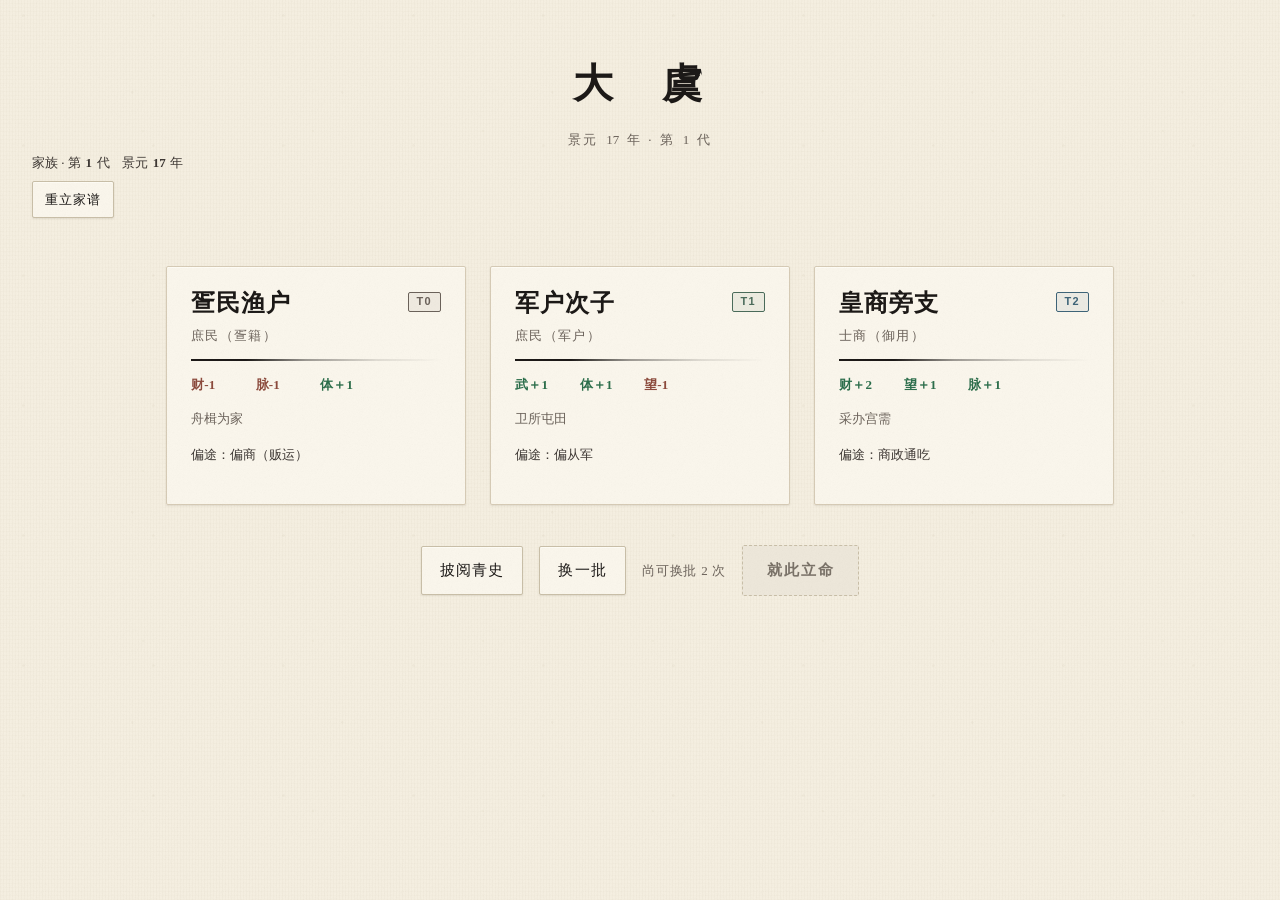
==== index.html @ ced9a4a7 "Add files via upload" ====
<!DOCTYPE html>
<!--
  古代人生模拟器 · 网页可交互原型
  纯离线 / 零外链 / 无构建工具 · 双击本文件即可在浏览器运行（file:// 协议）
  设计系统：宣纸墨韵 Ink-on-Xuan v1.0（DESIGN.md）
  机制依据：古代人生模拟器_设计汇总_v0.9.md · 青史双卷（列传＋殁录）· 需求摘要

  文件结构（经典 script 标签串联，不使用 ES Module —— 保证 file:// 下无 CORS 阻断）
    index.html   界面骨架（5 个界面容器 + 模态挂载点）
    styles.css   宣纸墨韵设计系统（:root 令牌 + 组件 + 响应式 + reduced-motion）
    data.js      数据层：出身 24 / 路线 9 / 机遇卡 23 / 主线 8 链 / 通用 12 / 日常 10 / 结局 52 / 行动 18
    engine.js    引擎层：四阶段管线（结算 → 事件 → 行动 → 更新）
    ui.js        界面层：五界面切换、年回合驱动、模态、结局与传承闭环
-->
<html lang="zh-Hans">
<head>
<meta charset="utf-8">
<meta name="viewport" content="width=device-width, initial-scale=1">
<title>大虞 · 古代人生模拟器</title>
<link rel="stylesheet" href="styles.css">
</head>
<body>
<div id="app">

  <!-- ══════ 界面 1 · 出身抽取 ══════ -->
  <main id="scr-origin" class="screen" aria-labelledby="origin-h">
    <div class="wrap">
      <div class="origin-head">
        <h1 class="world-title title-tight" id="origin-h">大　虞</h1>
        <div class="world-sub" id="origin-era">景元 <span class="lat">17</span> 年 · 第 <span class="lat">1</span> 代</div>
        <div id="house-bar"></div>
      </div>
      <div class="origin-grid" id="origin-grid" role="listbox" aria-label="出身卡"></div>
      <div class="origin-actions">
        <button class="btn" id="btn-qingshi-origin" type="button">披阅青史</button>
        <button class="btn" id="btn-reroll" type="button">换一批</button>
        <span class="meta" id="reroll-meta"></span>
        <button class="btn btn--primary" id="btn-confirm-origin" type="button" disabled>就此立命</button>
      </div>
    </div>
  </main>

  <!-- ══════ 界面 2 · 人生主界面 HUD ══════ -->
  <div id="scr-hud" class="screen">
    <header class="topbar">
      <div class="topbar__in">
        <div>
          <div class="topbar__era" id="hud-era">大虞 · 景元 <span class="lat">17</span> 年</div>
          <div class="age-block">
            <span class="age-big" id="hud-age">0</span><span class="age-unit">岁</span>
          </div>
        </div>
        <div class="topbar__spacer"></div>
        <div class="topbar__badges" id="hud-badges"></div>
        <button class="btn btn--sm topbar__qs" id="btn-qingshi" type="button">青史</button>
      </div>
    </header>

    <div class="hud">
      <aside class="panel area-attr" aria-label="属性面板">
        <div id="float-layer"></div>
        <h2 class="hd3"><span class="ink-dot"></span>属性</h2>
        <div id="attr-list"></div>

        <div class="sub-block">
          <h3 class="hd3" style="font-size:var(--fs-sm);letter-spacing:.2em;"><span class="ink-dot"></span>命数（半隐）</h3>
          <div class="axis-list" id="axis-list"></div>
        </div>

        <div class="sub-block">
          <div class="num-line">
            <span class="attr-name" style="letter-spacing:.16em">健康</span>
            <b id="health-num">—</b>
          </div>
          <div class="health" id="health-bar"><div class="health__fill" id="health-fill" style="width:100%"></div></div>
          <div class="meta" id="health-note" style="margin-top:var(--sp-1)"></div>
        </div>

        <div class="sub-block">
          <div class="num-line">
            <span class="attr-name" style="letter-spacing:.16em">财帛</span>
            <b id="money-num">—</b>
          </div>
          <div class="meta" id="money-note" style="margin-top:var(--sp-1)"></div>
        </div>

        <div class="sub-block" id="cult-block" hidden>
          <div class="num-line">
            <span class="cultivation__tier" id="cult-tier">未入门</span>
            <b id="cult-num">—</b>
          </div>
          <div class="cultivation"><div class="cultivation__fill" id="cult-fill" style="width:0%"></div></div>
          <div class="meta" id="cult-note" style="margin-top:var(--sp-1)"></div>
        </div>

        <div class="sub-block">
          <h3 class="hd3" style="font-size:var(--fs-sm);letter-spacing:.2em;"><span class="ink-dot"></span>词条</h3>
          <div class="chips" id="tag-list"></div>
        </div>
      </aside>

      <section class="area-event narr" aria-label="事件与年度日志">
        <div class="narr__stage" id="narr-stage">
          <h2 class="narr__title" id="narr-title">—</h2>
          <hr class="ink-rule ink-rule--short" style="margin:var(--sp-2) 0 var(--sp-4)">
          <div class="narr__body" id="narr-body"></div>
        </div>
        <div class="logbox">
          <h2 class="hd3"><span class="ink-dot"></span>年度日志</h2>
          <div id="log-list"></div>
        </div>
      </section>

      <aside class="panel area-route" aria-label="路线与行事">
        <div class="rt-tabs" role="tablist" aria-label="决策面板">
          <button class="rt-tab is-on" id="tab-route" type="button" role="tab" aria-selected="true" data-pane="route">路线</button>
          <button class="rt-tab" id="tab-act" type="button" role="tab" aria-selected="false" data-pane="act">行事</button>
        </div>
        <div class="rt-pane" id="pane-route" role="tabpanel">
          <h2 class="hd3"><span class="ink-dot"></span>路线</h2>
          <div id="route-list"></div>
          <div class="meta" id="route-foot" style="margin-top:var(--sp-4)"></div>
        </div>
        <div class="rt-pane" id="pane-act" role="tabpanel" hidden>
          <h2 class="hd3"><span class="ink-dot"></span>行事</h2>
          <div id="act-group"></div>
        </div>
      </aside>
    </div>

    <footer class="actionbar" id="actionbar">
      <div class="actionbar__in">
        <div class="fate-slot" id="fate-slot"></div>
        <span class="actionbar__hint" id="act-hint"></span>
        <span class="actionbar__spacer"></span>
        <button class="btn btn--primary" id="btn-next-year" type="button">推进一年</button>
      </div>
    </footer>
  </div>

  <!-- ══════ 界面 4 · 结局页 ══════ -->
  <main id="scr-ending" class="screen"><div class="editorial" id="ending-body"></div></main>

  <!-- ══════ 界面 5 · 传承页 ══════ -->
  <main id="scr-legacy" class="screen"><div class="editorial" id="legacy-body"></div></main>
</div>

<div class="backdrop" id="backdrop"></div>
<div class="modal-root" id="modal-root" role="presentation"></div>
<div class="toast-root" id="toast-root" aria-live="polite"></div>
<div class="veil" id="veil" aria-hidden="true"></div>

<!-- ══════ 脚本层 · 经典 script 标签，严格按 数据 → 引擎 → 界面 顺序加载 ══════ -->
<script src="data.js"></script>
<script src="engine.js"></script>
<script src="ui.js"></script>
</body>
</html>
---- styles.css ----
/* ═══════════════════════════════════════════════════════════
   §11 Quick Paste · :root 完整令牌（原样引入 DESIGN.md）
   ═══════════════════════════════════════════════════════════ */
:root {
  /* ── 纸 ───────────────────────────── */
  --paper:#F5EFE1; --paper-raised:#FAF6EC; --paper-sunken:#EDE5D3;
  --paper-scorch:#E4DACA; --paper-veil:#1A1614;

  /* ── 墨 ───────────────────────────── */
  --ink-900:#1C1917; --ink-700:#3D3733; --ink-500:#6B625A;
  --ink-300:#B9AF9E; --ink-line:#D6CBB6; --ink-line-soft:#E2D8C3;

  /* ── 彩 ───────────────────────────── */
  --cinnabar:#A02C2C; --cinnabar-deep:#7E2020; --cinnabar-wash:#F1DFD8;
  --bamboo:#4A6B5A;   --bamboo-deep:#35513F;   --bamboo-wash:#E1E7DF;
  --ochre:#9C5B33;    --ochre-ink:#8A4E2B;
  --gold:#B8860B;     --gold-light:#F2E0A8;    --gold-ink:#7A5807; --gold-wash:#F4E9CE;

  /* ── 状态语义 ─────────────────────── */
  --st-gain:#2C6E4B;         --st-gain-wash:#DFE9E0;
  --st-loss:#8C4A3C;         --st-loss-wash:#EFE0D9;
  --st-locked:#6B625A;       --st-locked-fill:#B9AF9E; --st-locked-bg:#EDE7DA;
  --st-ready:#A02C2C;        --st-ready-glow:rgba(160,44,44,.26);
  --st-danger:#B3231C;       --st-danger-solid:#8E1D17; --st-danger-wash:#F7E3DF;
  --st-danger-on:#F7E9DF;
  --st-rare-edge:#B8860B;    --st-rare-text:#7A5807;    --st-rare2-edge:#9C5B33;
  --st-death:#241F1C;        --st-death-blood:#5C1A16;
  --st-death-crack:rgba(28,25,23,.55);
  --st-death-bg:#E4DACA;     --st-death-onveil:#E8DFCC;

  /* ── 领域 ─────────────────────────── */
  --xian-purple:#6A4C93; --xian-teal:#2F6E7A;
  --health-fill:#8E2F26; --health-fill-2:#B3524A; --stone-blue:#3E6478;

  /* ── 身份等级 ─────────────────────── */
  --rank-0:#6B625A; --rank-1:#5F6B57; --rank-2:#4A6B5A;
  --rank-3:#8C3A3F; --rank-4:#6A4C93; --rank-5:#B8860B;

  /* ── 层级 T0–T5 ───────────────────── */
  --tier-0:#6B625A; --tier-1:#4A6B5A; --tier-2:#3E6478;
  --tier-3:#A02C2C; --tier-4:#9C5B33; --tier-5:#B8860B;

  /* ── 字体 ─────────────────────────── */
  --font-serif:"Songti SC","STSong","SimSun","Noto Serif SC","Source Han Serif SC","Noto Serif CJK SC","AR PL UMing CN","Times New Roman",serif;
  --font-kai:"Kaiti SC","STKaiti","KaiTi","楷体","Kai","TW-Kai","AR PL UKai CN","Songti SC","SimSun",serif;
  --font-num:"Times New Roman","Georgia","Songti SC","SimSun",serif;
  --font-ui:"PingFang SC","Microsoft YaHei","Hiragino Sans GB",-apple-system,"Segoe UI",sans-serif;

  /* ── 字号 ─────────────────────────── */
  --fs-age:64px; --fs-ending:48px; --fs-display:40px;
  --fs-h1:32px;  --fs-h2:24px;     --fs-h3:20px;
  --fs-lead:17px; --fs-body:15px;  --fs-sm:13px; --fs-xs:11px;
  --fs-num-lg:18px; --fs-num:15px;

  /* ── 行高 ─────────────────────────── */
  --lh-tight:1.2; --lh-title:1.35; --lh-body:1.8; --lh-lead:1.9; --lh-epitaph:2.1;

  /* ── 间距 ─────────────────────────── */
  --sp-1:4px; --sp-2:8px;  --sp-3:12px; --sp-4:16px; --sp-5:20px;
  --sp-6:24px; --sp-8:32px; --sp-10:40px; --sp-12:48px; --sp-16:64px; --sp-24:96px;

  /* ── 形状 ─────────────────────────── */
  --radius-xs:1px; --radius:2px; --radius-lg:3px;
  --bw-hair:1px;   --bw-emph:1.5px; --bw-seal:2px;

  /* ── 栅格（LG 1280 基准，媒体查询覆写） ── */
  --layout-max:1280px; --page-pad:32px; --grid-gap:24px;
  --col-left:280px; --col-right:320px;
  --bar-top:72px;   --bar-bottom:72px; --hit-min:40px;
  --bp-sm:768px; --bp-md:1024px; --bp-lg:1280px; --bp-xl:1440px;

  /* ── 深度 ─────────────────────────── */
  --el-flat:none;
  --el-edge:inset 0 1px 0 rgba(255,253,247,.9), 0 1px 2px rgba(60,48,32,.10);
  --el-raised:inset 0 1px 0 rgba(255,253,247,.9), 0 2px 6px rgba(60,48,32,.14);
  --el-float:0 8px 28px rgba(46,38,28,.18), 0 2px 6px rgba(46,38,28,.10);
  --el-overlay:0 18px 60px rgba(28,22,16,.30);
  --el-double:0 0 0 4px var(--paper-raised), 0 0 0 5px var(--ink-line);
  --z-base:0; --z-dropdown:100; --z-sticky:200; --z-drawer:250;
  --z-backdrop:300; --z-modal:310; --z-toast:400; --z-float-text:420;

  /* ── 动效 ─────────────────────────── */
  --dur-1:120ms; --dur-2:200ms; --dur-3:320ms;
  --dur-4:480ms; --dur-5:800ms; --dur-6:1200ms;
  --ease-brush:cubic-bezier(.22,.68,.32,1);
  --ease-ink:cubic-bezier(.16,1,.30,1);
  --ease-in-q:cubic-bezier(.40,0,1,1);

  /* ── 材质 ─────────────────────────── */
  --tex-fiber:url("data:image/svg+xml,%3Csvg xmlns='http://www.w3.org/2000/svg' width='180' height='180'%3E%3Cfilter id='n'%3E%3CfeTurbulence type='fractalNoise' baseFrequency='0.85' numOctaves='3' stitchTiles='stitch'/%3E%3CfeColorMatrix type='saturate' values='0'/%3E%3C/filter%3E%3Crect width='180' height='180' filter='url(%23n)' opacity='0.055'/%3E%3C/svg%3E");
}

/* ── 扩展令牌（构建师补充，均取自 DESIGN 组件规范中的既定值） ── */
:root{
  --btn-bd:#C9BFA8;          /* §7.5 普通按钮描边 */
  --btn-hover-bg:#F0E8D6;    /* §7.5 普通按钮 hover 底 */
  --ink-disabled:#7A7268;    /* §7.5 禁用文字 4.6:1 */
  --on-cinnabar:#FAF6EC;     /* §7.5 朱砂实心上的字 6.7:1 */
  --danger-hover:#7A1712;    /* §7.5 警示 hover */
  --danger-bd:#6E1512;       /* §7.5 警示描边 */
  --gilt-1:#8A6410; --gilt-2:#D9B04A; --gilt-3:#F2E0A8; --gilt-4:#C9962C; /* §6.3 描金渐变节点 */
  --xian-teal-2:#7FB5AE;     /* §7.3 修仙健康条终点 */
  --cult-deep:#4A3670;       /* §7.4 修为条起点 */
  --scrim:rgba(28,25,23,.42);/* §7.7 弹窗遮罩 */
}

/* ── 响应式覆写 ───────────────────────── */
@media (min-width:1440px){ :root{ --layout-max:1360px; --col-left:300px; --col-right:340px; --grid-gap:28px; } }
@media (max-width:1279px){ :root{ --layout-max:100%; --page-pad:24px; --col-left:240px; --col-right:288px; --grid-gap:20px; } }
@media (max-width:1023px){ :root{ --page-pad:20px; --col-left:220px; --grid-gap:16px; } }
@media (max-width:767px) { :root{ --page-pad:16px; --fs-age:40px; --fs-ending:32px;
                                  --fs-display:28px; --fs-h1:24px; --fs-h2:20px;
                                  --bar-top:56px; --hit-min:44px; } }

/* ── 全局基线 ─────────────────────────── */
*,*::before,*::after{ box-sizing:border-box; }
html{ -webkit-text-size-adjust:100%; }
body{
  margin:0; font-family:var(--font-serif); font-size:var(--fs-body);
  line-height:var(--lh-body); color:var(--ink-900);
  background-color:var(--paper);
  background-image:
    radial-gradient(circle at 18% 12%, rgba(150,128,92,.055) 0 1px, transparent 1.6px),
    radial-gradient(circle at 63% 44%, rgba(126,106,74,.045) 0 1px, transparent 1.4px),
    radial-gradient(circle at 84% 77%, rgba(150,128,92,.040) 0 1px, transparent 1.5px),
    repeating-linear-gradient(90deg, rgba(140,120,88,.030) 0 1px, transparent 1px 3px),
    repeating-linear-gradient(0deg,  rgba(140,120,88,.020) 0 1px, transparent 1px 4px);
  background-size:130px 130px,210px 210px,170px 170px,auto,auto;
  text-rendering:optimizeLegibility;
}
body::before{ content:''; position:fixed; inset:0; pointer-events:none; z-index:1;
              background-image:var(--tex-fiber); mix-blend-mode:multiply; opacity:.85; }
:focus-visible{ outline:2px solid var(--cinnabar); outline-offset:2px; }
button{ font:inherit; color:inherit; cursor:pointer; min-height:var(--hit-min); }
.lat{ font-family:var(--font-num); font-variant-numeric:tabular-nums;
      font-feature-settings:"tnum" 1,"lnum" 1; margin-inline:.12em; letter-spacing:0; }

/* ═══════════════════════════════════════════════════════════
   §6 材质层
   ═══════════════════════════════════════════════════════════ */
.tex-xuan{
  background-color:var(--paper-raised);
  background-image:
    radial-gradient(circle at 18% 12%, rgba(150,128,92,.055) 0 1px, transparent 1.6px),
    radial-gradient(circle at 63% 44%, rgba(126,106,74,.045) 0 1px, transparent 1.4px),
    radial-gradient(circle at 84% 77%, rgba(150,128,92,.040) 0 1px, transparent 1.5px),
    repeating-linear-gradient(90deg, rgba(140,120,88,.030) 0 1px, transparent 1px 3px),
    repeating-linear-gradient(0deg,  rgba(140,120,88,.020) 0 1px, transparent 1px 4px);
  background-size:130px 130px,210px 210px,170px 170px,auto,auto;
}
.ink-dot{ display:inline-block; width:7px; height:7px; border-radius:50%; flex:none;
  background:radial-gradient(circle at 42% 38%, rgba(28,25,23,.95) 0 40%, rgba(28,25,23,.62) 64%, rgba(28,25,23,0) 82%); }
.ink-dot--cinnabar{ background:radial-gradient(circle at 42% 38%, rgba(160,44,44,.98) 0 40%, rgba(160,44,44,.62) 64%, rgba(160,44,44,0) 82%); }
.ink-dot--death{ background:radial-gradient(circle at 42% 38%, rgba(92,26,22,.98) 0 40%, rgba(92,26,22,.6) 64%, rgba(92,26,22,0) 82%); }
.ink-rule{ height:2px; border:0; margin:0;
  background:linear-gradient(90deg, var(--ink-900) 0, var(--ink-900) 22%, rgba(28,25,23,.42) 46%, rgba(28,25,23,.12) 74%, transparent 100%); }
.ink-rule--short{ width:48px; }
.col-rule{ width:1px; align-self:stretch;
  background:linear-gradient(180deg, transparent 0, var(--ink-line) 8%, var(--ink-line) 92%, transparent 100%); }

.seal{
  display:inline-flex; align-items:center; justify-content:center;
  font-family:var(--font-kai); font-size:13px; font-weight:700; letter-spacing:.06em;
  color:var(--cinnabar); border:var(--bw-seal) solid var(--cinnabar); border-radius:1px;
  padding:4px 6px; opacity:.88; writing-mode:vertical-rl;
  box-shadow:inset 0 0 6px rgba(160,44,44,.18); flex:none;
}
.seal--danger{ color:var(--st-danger); border-color:var(--st-danger); }
.seal--death { color:var(--st-death-blood); border-color:var(--st-death-blood); transform:rotate(-6deg); }
.seal--lg{ font-size:20px; padding:10px 8px; letter-spacing:.2em; }

/* ═══════════════════════════════════════════════════════════
   通用元件
   ═══════════════════════════════════════════════════════════ */
#app{ position:relative; z-index:0; min-height:100vh; display:flex; flex-direction:column; }
.screen{ display:none; }
.screen.is-on{ display:block; animation:page-turn var(--dur-4) var(--ease-brush) both; }
.wrap{ max-width:var(--layout-max); margin-inline:auto; padding-inline:var(--page-pad); }

.badge{
  display:inline-flex; align-items:center; height:20px; padding:0 8px;
  font-family:var(--font-ui); font-size:var(--fs-xs); font-weight:700; letter-spacing:.12em;
  border:1px solid currentColor; border-radius:var(--radius); white-space:nowrap;
  background:var(--paper-raised);
  background:color-mix(in srgb, currentColor 8%, var(--paper-raised));
}
.badge--solid{ background:var(--st-danger-solid); color:var(--st-danger-on); border-color:var(--danger-bd);
  background-image:repeating-linear-gradient(45deg, rgba(0,0,0,.10) 0 6px, transparent 6px 12px); }
.badge--gilt{ color:var(--st-rare-text); border:1.5px solid transparent;
  background:linear-gradient(var(--gold-wash),var(--gold-wash)) padding-box,
             linear-gradient(135deg,var(--gilt-1),var(--gilt-2),var(--gilt-3),var(--gilt-4),var(--gilt-1)) border-box; }

.t0{color:var(--tier-0)} .t1{color:var(--tier-1)} .t2{color:var(--tier-2)}
.t3{color:var(--tier-3)} .t4{color:var(--ochre-ink)} .t5{color:var(--st-rare-text)}
.r0{color:var(--rank-0)} .r1{color:var(--rank-1)} .r2{color:var(--rank-2)}
.r3{color:var(--rank-3)} .r4{color:var(--rank-4)} .r5{color:var(--gold-ink)}
.ev-主线{color:var(--cinnabar)} .ev-通用{color:var(--ink-500)} .ev-日常{color:var(--bamboo)}
.ev-暗线{color:var(--xian-purple)} .ev-奇遇{color:var(--ochre-ink)}

.btn{
  display:inline-flex; align-items:center; justify-content:center; gap:var(--sp-2);
  background:var(--paper-raised); color:var(--ink-900);
  border:1px solid var(--btn-bd); border-radius:var(--radius);
  padding:10px 18px; min-height:var(--hit-min);
  font-family:var(--font-serif); font-size:var(--fs-body); font-weight:400; letter-spacing:.08em;
  box-shadow:var(--el-edge);
  transition:background var(--dur-1) var(--ease-brush), border-color var(--dur-1) var(--ease-brush), color var(--dur-1) var(--ease-brush), transform var(--dur-1) var(--ease-brush);
}
.btn:hover:not(:disabled){ background:var(--btn-hover-bg); border-color:var(--cinnabar); color:var(--cinnabar-deep); }
.btn:active:not(:disabled){ transform:translateY(1px); box-shadow:inset 0 1px 3px rgba(60,48,32,.20); }
.btn--primary{
  background:var(--cinnabar); color:var(--on-cinnabar); border:1px solid var(--cinnabar-deep);
  padding:11px 24px; font-weight:700; letter-spacing:.12em;
  box-shadow:inset 0 1px 0 rgba(255,255,255,.22), 0 2px 6px rgba(126,32,32,.28);
}
.btn--primary:hover:not(:disabled){ background:var(--cinnabar-deep); color:var(--on-cinnabar); border-color:var(--cinnabar-deep); }
.btn--danger{
  background:var(--st-danger-solid); color:var(--st-danger-on); border:1px solid var(--danger-bd);
  background-image:repeating-linear-gradient(45deg, rgba(0,0,0,.10) 0 6px, transparent 6px 12px);
  font-weight:700; letter-spacing:.1em;
}
.btn--danger:hover:not(:disabled){ background-color:var(--danger-hover); color:var(--st-danger-on); border-color:var(--danger-bd); }
.btn:disabled,.btn[aria-disabled="true"]{
  background:var(--st-locked-bg); background-image:none; color:var(--ink-disabled);
  border:1px dashed var(--btn-bd); cursor:not-allowed; box-shadow:none; transform:none;
}
.btn--sm{ padding:6px 12px; font-size:var(--fs-sm); min-height:32px; }

.delta{ font-family:var(--font-num); font-variant-numeric:tabular-nums; font-weight:700;
  font-size:var(--fs-sm); margin-right:var(--sp-3); white-space:nowrap; }
.delta--gain{ color:var(--st-gain); }
.delta--loss{ color:var(--st-loss); }

.chip{ display:inline-block; font-size:var(--fs-xs); font-family:var(--font-ui); font-weight:700;
  letter-spacing:.12em; padding:2px 7px; border:1px solid var(--ink-line);
  background:var(--paper-sunken); border-radius:var(--radius); color:var(--ink-700); }
.chips{ display:flex; flex-wrap:wrap; gap:var(--sp-2); }

.hd3{ display:flex; align-items:center; gap:var(--sp-2); font-size:var(--fs-h3); font-weight:700;
  letter-spacing:.16em; color:var(--ink-900); margin:0 0 var(--sp-3); font-family:var(--font-serif); }
.meta{ font-size:var(--fs-sm); color:var(--ink-500); letter-spacing:.06em; }

/* ═══════════════════════════════════════════════════════════
   界面 1 · 出身抽取
   ═══════════════════════════════════════════════════════════ */
.origin-head{ text-align:center; padding-block:var(--sp-12) var(--sp-6); }
.world-title{ font-family:var(--font-kai); font-size:var(--fs-display); font-weight:700;
  letter-spacing:.12em; margin:0; color:var(--ink-900); }
.world-sub{ font-size:var(--fs-sm); color:var(--ink-500); letter-spacing:.2em; margin-top:var(--sp-2); }
.house-bar{
  max-width:640px; margin:var(--sp-6) auto 0; padding:var(--sp-4) var(--sp-5);
  background:var(--paper-raised); border:1px solid var(--ink-line); border-radius:var(--radius);
  box-shadow:var(--el-edge); text-align:left;
}
.house-bar__row{ display:flex; gap:var(--sp-3); align-items:baseline; font-size:var(--fs-sm); color:var(--ink-700); }
.origin-grid{ display:grid; grid-template-columns:repeat(3, minmax(0,300px)); gap:var(--sp-6);
  justify-content:center; padding-block:var(--sp-6); }
.origin-card{
  position:relative; text-align:left; width:100%;
  background:var(--paper-raised); border:1px solid var(--ink-line); border-radius:var(--radius);
  padding:var(--sp-5) var(--sp-6) var(--sp-6); box-shadow:var(--el-edge);
  animation:drop-stone var(--dur-3) var(--ease-ink) both;
  transition:transform var(--dur-2) var(--ease-brush), box-shadow var(--dur-2) var(--ease-brush),
             border-color var(--dur-2) var(--ease-brush), background var(--dur-2) var(--ease-brush);
  font-family:var(--font-serif); color:var(--ink-900); display:block;
}
.origin-card:nth-child(2){ animation-delay:80ms; }
.origin-card:nth-child(3){ animation-delay:160ms; }
.origin-card:hover{ transform:translateY(-3px); box-shadow:var(--el-raised); }
.origin-card:focus-visible{ outline:2px solid var(--cinnabar); outline-offset:3px; }
.origin-card[aria-selected="true"]{
  border:1.5px solid var(--cinnabar); background:var(--cinnabar-wash);
  box-shadow:0 0 0 3px var(--st-ready-glow), var(--el-edge);
}
/* 出身层级差异化（P0-1）：T3 朱砂顶边 → T4 赭框金角 → T5 描金流光，三档须可一眼区分。
   T4／T5 的边框与底色由 §7.9 的 .ochre-corner / .gilt 工具类提供，此处只做层级微调。 */
.origin-card--t3{ border-top:2px solid var(--tier-3); }
.origin-card--t4 .origin-card__name{ color:var(--ochre-ink); }
.origin-card--t5 .origin-card__name{ color:var(--st-rare-text); }
.origin-card__tier{ position:absolute; top:var(--sp-5); right:var(--sp-6); }
.origin-card__name{ font-family:var(--font-kai); font-size:var(--fs-h2); font-weight:700;
  line-height:var(--lh-title); letter-spacing:.04em; margin:0 var(--sp-10) 0 0; }
.origin-card__rank{ font-size:var(--fs-sm); color:var(--ink-500); letter-spacing:.1em; margin-top:var(--sp-1); }
.origin-card .ink-rule{ margin:var(--sp-3) 0; }
.off-grid{ display:grid; grid-template-columns:repeat(4,1fr); gap:var(--sp-2); margin-bottom:var(--sp-3); }
.off-cell{ font-size:var(--fs-sm); color:var(--ink-300); letter-spacing:.02em; white-space:nowrap; }
.off-cell--gain{ color:var(--st-gain); font-weight:700; }
.off-cell--loss{ color:var(--st-loss); font-weight:700; }
.origin-card__hook{ font-family:var(--font-kai); font-size:var(--fs-sm); color:var(--ink-500);
  line-height:1.7; margin-top:var(--sp-3); }
.origin-card__lean{ font-size:var(--fs-sm); color:var(--ink-700); margin-top:var(--sp-2); }
.origin-actions{ display:flex; gap:var(--sp-4); justify-content:center; align-items:center;
  padding-block:var(--sp-4) var(--sp-16); flex-wrap:wrap; }

/* ═══════════════════════════════════════════════════════════
   界面 2 · 人生主界面 HUD
   ═══════════════════════════════════════════════════════════ */
.topbar{
  position:sticky; top:0; z-index:var(--z-sticky);
  min-height:var(--bar-top); border-bottom:1px solid var(--ink-line);
  background:var(--paper-raised); box-shadow:var(--el-edge);
}
.topbar__in{ max-width:var(--layout-max); margin-inline:auto; padding:var(--sp-2) var(--page-pad);
  display:flex; align-items:center; gap:var(--sp-6); min-height:var(--bar-top); flex-wrap:wrap; }
.topbar__era{ font-size:var(--fs-sm); color:var(--ink-500); letter-spacing:.14em; }
.age-block{ display:flex; align-items:baseline; gap:var(--sp-2); }
.age-big{ font-family:var(--font-num); font-size:var(--fs-age); font-weight:700; line-height:var(--lh-tight);
  letter-spacing:.01em; font-variant-numeric:tabular-nums; color:var(--ink-900); }
.age-big.is-tick{ animation:age-tick var(--dur-6) var(--ease-ink); }
.age-unit{ font-size:var(--fs-sm); color:var(--ink-500); letter-spacing:.2em; }
.topbar__spacer{ flex:1 1 auto; }
.topbar__badges{ display:flex; gap:var(--sp-2); align-items:center; flex-wrap:wrap; }

.hud{
  display:grid;
  grid-template-columns:var(--col-left) minmax(0,1fr) var(--col-right);
  grid-template-areas:"attr event route";
  gap:var(--grid-gap);
  max-width:var(--layout-max); margin-inline:auto; padding-inline:var(--page-pad);
  padding-block:var(--sp-6) var(--sp-10); align-items:start;
}
.area-attr{ grid-area:attr; } .area-event{ grid-area:event; } .area-route{ grid-area:route; }
.panel{ background:var(--paper-raised); border:1px solid var(--ink-line); border-radius:var(--radius);
  box-shadow:var(--el-edge); padding:var(--sp-5); position:relative; }
@media (min-width:1024px){
  /* v1.6.1:中间栏补齐 sticky+overflow,与左右栏镜像(修行动栏遮挡时间线) */
  .area-attr,.area-route,.area-event{ position:sticky; top:calc(var(--bar-top) + var(--sp-3));
    max-height:calc(100vh - var(--bar-top) - var(--bar-bottom) - var(--sp-6)); overflow:auto; }
}

/* 属性行 · 含达标线 + 上限刻度 */
.attr-row{ display:grid; grid-template-columns:32px 1fr 34px; gap:10px; align-items:center;
  min-height:32px; margin-bottom:var(--sp-3); position:relative; }
.attr-name{ font-size:var(--fs-sm); color:var(--ink-700); letter-spacing:.3em;
  display:flex; align-items:center; gap:4px; }
.attr-glyph{ font-family:var(--font-kai); color:var(--ink-500); font-size:14px; line-height:1; }
.attr-track{ height:8px; border-radius:var(--radius-xs); background:var(--paper-sunken);
  box-shadow:inset 0 1px 2px rgba(60,48,32,.16); position:relative; overflow:hidden;
  background-image:repeating-linear-gradient(90deg, transparent 0 calc(10% - 1px), rgba(245,239,225,.85) calc(10% - 1px) 10%); }
.attr-fill{ height:100%; border-radius:var(--radius-xs);
  background:linear-gradient(90deg, var(--ink-700), var(--ink-900));
  transition:width var(--dur-4) var(--ease-ink); position:relative; z-index:1; }
.attr-fill--gain{ animation:pulse-gain 640ms var(--ease-brush); }
.attr-fill--loss{ animation:pulse-loss 640ms var(--ease-brush); }
.attr-target{ position:absolute; top:-3px; bottom:-3px; width:2px; z-index:2;
  background:var(--cinnabar); box-shadow:0 0 0 1px var(--paper);
  pointer-events:none; }
.attr-target--reached{ background:var(--ink-300); }
.attr-cap{ position:absolute; right:0; top:-4px; bottom:-4px; width:1px; z-index:2;
  background:var(--ink-700); pointer-events:none; }
.attr-val{ font-family:var(--font-num); font-size:var(--fs-num-lg); font-weight:700;
  font-variant-numeric:tabular-nums; text-align:right; color:var(--ink-900); }
.attr-row--ready .attr-name{ color:var(--cinnabar-deep); }
.attr-row--ready .attr-val{ color:var(--cinnabar-deep); }

/* 隐藏三轴 */
.axis-list{ display:flex; flex-direction:column; gap:var(--sp-2); }
.axis-hidden{ position:relative; font-size:var(--fs-sm); color:var(--ink-500);
  border-bottom:1px dashed var(--ink-300); cursor:help; display:inline-flex; gap:var(--sp-2);
  align-items:baseline; padding:6px 0; background:none; border-left:0; border-right:0; border-top:0;
  text-align:left; width:100%; min-height:var(--hit-min); }
.axis-tip{ position:absolute; left:0; bottom:100%; opacity:0; transform:translateY(-3px);
  transition:opacity var(--dur-2) var(--ease-brush), transform var(--dur-2) var(--ease-brush);
  background:var(--ink-900); color:var(--paper); font-size:12px; padding:4px 8px;
  border-radius:var(--radius); z-index:var(--z-dropdown); white-space:nowrap; pointer-events:none; }
.axis-hidden:hover .axis-tip,.axis-hidden:focus-visible .axis-tip{ opacity:1; transform:translateY(-4px); }

/* 健康 / 修为 */
.health{ height:10px; border-radius:var(--radius-xs); background:var(--paper-sunken);
  box-shadow:inset 0 1px 3px rgba(60,48,32,.20); }
.health__fill{ height:100%; border-radius:var(--radius-xs);
  background:linear-gradient(90deg, var(--health-fill), var(--health-fill-2));
  transition:width var(--dur-4) var(--ease-ink); }
.health--low .health__fill{ background:var(--st-danger); animation:throb 1.6s ease-in-out infinite; }
.health--xian .health__fill{ background:linear-gradient(90deg, var(--xian-teal), var(--xian-teal-2)); }
.health--xian{ border-right:2px solid var(--gold); }
.cultivation{ height:8px; border-radius:var(--radius-xs); background:var(--paper-sunken);
  box-shadow:inset 0 1px 2px rgba(60,48,32,.16); }
.cultivation__fill{ height:100%; border-radius:var(--radius-xs);
  background:linear-gradient(90deg, var(--cult-deep), var(--xian-purple)); transition:width var(--dur-4) var(--ease-ink); }
.cultivation__tier{ font-family:var(--font-kai); font-size:var(--fs-sm); color:var(--xian-purple); letter-spacing:.2em; }
.num-line{ display:flex; justify-content:space-between; align-items:baseline; margin-bottom:var(--sp-1); }
.num-line b{ font-family:var(--font-num); font-size:var(--fs-num-lg); font-weight:700;
  font-variant-numeric:tabular-nums; }
.cap-gold{ color:var(--gold-ink); }
.sub-block{ margin-top:var(--sp-5); padding-top:var(--sp-4); border-top:1px solid var(--ink-line-soft); }

/* 飘字 */
#float-layer{ position:absolute; inset:0; pointer-events:none; overflow:visible; }
.float-text{ position:absolute; z-index:var(--z-float-text); pointer-events:none;
  font-family:var(--font-num); font-size:var(--fs-num); font-weight:700;
  font-variant-numeric:tabular-nums; text-shadow:0 1px 0 var(--paper);
  animation:float-up 900ms var(--ease-brush) forwards; }
.float-text--gain{ color:var(--st-gain); }
.float-text--loss{ color:var(--st-loss); }

/* 中栏叙事 / 日志 */
.narr{ background:transparent; }
.narr__stage{ border:1px solid var(--ink-line); border-radius:var(--radius); padding:var(--sp-6) var(--sp-8);
  background:var(--paper-raised); box-shadow:var(--el-edge); }
.narr__title{ font-family:var(--font-kai); font-size:var(--fs-h2); font-weight:700; margin:0 0 var(--sp-2);
  letter-spacing:.04em; }
.narr__body{ font-size:var(--fs-lead); line-height:var(--lh-lead); color:var(--ink-700);
  text-indent:2em; letter-spacing:.02em; }
.narr__body p{ margin:0 0 var(--sp-3); }
.gauntlet{ display:flex; flex-direction:column; gap:2px; margin-top:var(--sp-4); }
.gauntlet__row{ display:grid; grid-template-columns:64px 1fr auto; gap:var(--sp-3); align-items:baseline;
  font-size:var(--fs-sm); padding:5px 0; border-bottom:1px dotted var(--ink-line);
  animation:drop-stone var(--dur-2) var(--ease-ink) both; }
.gauntlet__age{ font-family:var(--font-num); font-variant-numeric:tabular-nums; color:var(--ink-500); }
.gauntlet__res--live{ color:var(--st-gain); font-weight:700; }
.gauntlet__res--die{ color:var(--st-danger); font-weight:700; }

.logbox{ margin-top:var(--sp-6); }
.logline{ display:grid; grid-template-columns:56px 1fr; gap:var(--sp-3); align-items:baseline;
  font-size:var(--fs-body); padding:var(--sp-2) 0; border-bottom:1px solid var(--ink-line-soft); }
.logline__age{ font-family:var(--font-num); font-size:var(--fs-sm); font-variant-numeric:tabular-nums;
  color:var(--ink-500); }
.logline--key .logline__txt{ color:var(--ink-900); }
.logline__txt{ color:var(--ink-700); }
.logline--bad .logline__txt{ color:var(--st-loss); }

/* 路线卡 */
.route-card{ display:block; width:100%; text-align:left; position:relative;
  padding:var(--sp-4); margin-bottom:var(--sp-3); border-radius:var(--radius);
  font-family:var(--font-serif); font-size:var(--fs-body); transition:transform var(--dur-2) var(--ease-brush); }
.route-card__name{ font-family:var(--font-kai); font-size:var(--fs-h3); font-weight:700;
  letter-spacing:.08em; margin:0 var(--sp-6) 0 0; }
.route-card__gap{ font-size:var(--fs-sm); margin-top:var(--sp-2); letter-spacing:.04em; }
.route-card__mark{ position:absolute; top:var(--sp-3); right:var(--sp-3); font-family:var(--font-kai);
  font-size:var(--fs-sm); font-weight:700; }
.route-card__tag{ position:absolute; top:var(--sp-3); left:var(--sp-3); font-family:var(--font-ui);
  font-size:10px; font-weight:700; letter-spacing:.16em; padding:2px 6px; border:1px solid currentColor;
  border-radius:1px; line-height:1.2; }
/* 未达之途：只用「灰底 + 虚线框 + 灰字」表达禁用，不得降透明度
   —— 缺口文案（如「缺 武 1」）是本状态的核心信息，压暗会直接削弱其可读性。 */
.route-card--locked{ background:var(--st-locked-bg); border:1px dashed var(--ink-300);
  color:var(--st-locked); cursor:not-allowed; }
.route-card--locked .route-card__name{ color:var(--st-locked); }
.route-card--locked .route-card__gap{ color:var(--st-locked); }
.route-card--locked .route-card__mark{ color:var(--ink-300); }
.route-card--near{ background:var(--paper-raised); border:1.5px solid var(--bamboo);
  color:var(--ink-900); cursor:default; box-shadow:0 0 0 1px var(--bamboo-wash, transparent) inset, var(--el-edge); }
.route-card--near .route-card__mark{ color:var(--bamboo); }
.route-card--near .route-card__tag{ color:var(--bamboo); }
.route-card--ready{ background:var(--cinnabar-wash); border:1.5px solid var(--st-ready);
  box-shadow:0 0 0 3px var(--st-ready-glow), var(--el-edge); color:var(--ink-900);
  animation:breathe 2.4s ease-in-out infinite; cursor:pointer; }
.route-card--ready .route-card__name{ color:var(--cinnabar-deep); }
.route-card--ready .route-card__mark{ color:var(--cinnabar); }
.route-card--ready .route-card__tag{ color:var(--cinnabar); border-color:var(--cinnabar); }
.route-card--active{ background:var(--paper-raised); border:1px solid var(--ink-line);
  border-left:3px solid var(--cinnabar); box-shadow:var(--el-edge); cursor:default; }
.route-card--active .route-card__tag{ color:var(--cinnabar); border-color:var(--cinnabar); }
.route-card--dark{ background:linear-gradient(180deg, var(--paper-raised), var(--paper-sunken));
  border:1px solid var(--ink-line); }
.route-card--dark .route-card__name{ color:var(--xian-purple); }
.route-card--dark.route-card--locked{ background:linear-gradient(180deg, var(--paper-raised), var(--paper-sunken)); }
/* F-R3 转途：可入，但会顶掉在营明线 —— 用警示描边与去呼吸区别于纯正面的「可入」 */
.route-card--switch{ background:var(--paper-raised); border:1.5px dashed var(--st-danger);
  box-shadow:var(--el-edge); animation:none; cursor:pointer; }
.route-card--switch .route-card__name{ color:var(--ink-900); }
.route-card--switch .route-card__mark{ color:var(--st-danger); }
.route-card--switch .route-card__gap{ color:var(--st-danger); }
.route-card--switch:hover{ background:var(--paper-sunken); border-color:var(--danger-bd); }
.route-card--switch:focus-visible{ outline:2px solid var(--st-danger); outline-offset:2px; }
.route-card--mundane.route-card--ready{ background:var(--paper-sunken); border:1px dashed var(--ink-400);
  box-shadow:none; animation:none; cursor:pointer; }
.route-card--mundane.route-card--ready .route-card__name{ color:var(--ink-600); }
.route-card--mundane.route-card--ready .route-card__mark{ color:var(--ink-400); }
.route-prog{ height:6px; border-radius:var(--radius-xs); background:var(--paper-sunken); margin-top:var(--sp-2);
  box-shadow:inset 0 1px 2px rgba(60,48,32,.16); }
.route-prog__fill{ height:100%; background:var(--cinnabar); border-radius:var(--radius-xs);
  transition:width var(--dur-4) var(--ease-ink); }
.route-prog-steps{ display:flex; gap:3px; margin-top:var(--sp-2); }
.route-prog-steps i{ flex:1; height:4px; background:var(--paper-sunken); border-radius:1px; }
.route-prog-steps i.on{ background:var(--cinnabar); }
.route-prog-steps i.cur{ background:var(--cinnabar-deep); box-shadow:0 0 0 1px var(--paper); }
.route-node{ font-size:var(--fs-sm); color:var(--ink-500); margin-top:var(--sp-1); font-family:var(--font-kai); }

/* 底栏行动 */
.actionbar{ position:sticky; bottom:0; z-index:var(--z-sticky); background:var(--paper-raised);
  border-top:1px solid var(--ink-line); box-shadow:0 -4px 14px rgba(60,48,32,.10); }
.actionbar__in{ max-width:var(--layout-max); margin-inline:auto; padding:var(--sp-3) var(--page-pad);
  display:flex; gap:var(--sp-3); align-items:center; flex-wrap:wrap; min-height:var(--bar-bottom); }
.actionbar__spacer{ flex:1 1 auto; }
.actionbar__hint{ font-size:var(--fs-sm); color:var(--ink-500); letter-spacing:.06em; }
.act-group{ display:flex; flex-direction:column; gap:var(--sp-2); align-items:stretch; }
.act-wrap{ display:flex; flex-direction:column; gap:2px; position:relative; }
.act-why{ font-size:var(--fs-xs); font-family:var(--font-ui); font-weight:700; letter-spacing:.12em;
  color:var(--st-locked); }
.act-why--ok{ color:var(--ink-500); font-weight:500; letter-spacing:.04em; max-width:160px;
  white-space:nowrap; overflow:hidden; text-overflow:ellipsis; }
/* 描述浮窗（hover/focus） */
.act-desc{ position:absolute; bottom:calc(100% + 8px); left:50%; transform:translateX(-50%);
  min-width:180px; max-width:280px; padding:6px 10px; border-radius:var(--radius);
  background:var(--ink-900); color:var(--on-cinnabar); font-size:var(--fs-xs);
  font-family:var(--font-ui); letter-spacing:.04em; line-height:1.5; z-index:10;
  box-shadow:0 4px 14px rgba(0,0,0,.18); pointer-events:none; }
.act-desc[hidden]{ display:none; }
.act-desc::after{ content:''; position:absolute; top:100%; left:50%; transform:translateX(-50%);
  border:4px solid transparent; border-top-color:var(--ink-900); }

/* 机遇卡槽位 */
.fate-slot{ display:flex; align-items:stretch; gap:var(--sp-2); margin-right:var(--sp-2); position:relative; }
.fate-card{
  position:relative; min-width:188px; max-width:220px;
  padding:10px 14px 12px; border:1.5px solid var(--cinnabar); border-radius:var(--radius);
  background:linear-gradient(180deg, var(--cinnabar-wash) 0%, var(--paper-raised) 100%);
  box-shadow:0 0 0 2px var(--st-ready-glow), var(--el-edge);
  font-family:var(--font-serif); text-align:left; color:var(--ink-900);
  cursor:pointer; overflow:hidden; animation:breathe 2.6s ease-in-out infinite;
  transition:transform var(--dur-2) var(--ease-brush), box-shadow var(--dur-2) var(--ease-brush); }
.fate-card::before{ content:''; position:absolute; left:0; top:0; bottom:0; width:4px; background:var(--cinnabar); }
.fate-card::after{ content:'印'; position:absolute; right:8px; top:6px;
  font-family:var(--font-kai); color:var(--cinnabar); font-size:18px; font-weight:700; opacity:.4;
  transform:rotate(-6deg); }
.fate-card:hover{ transform:translateY(-2px); box-shadow:0 0 0 3px var(--st-ready-glow), 0 6px 20px rgba(60,48,32,.18); }
.fate-card__tag{ font-family:var(--font-ui); font-size:10px; font-weight:700; letter-spacing:.18em;
  color:var(--cinnabar-deep); padding:1px 6px; border:1px solid var(--cinnabar); border-radius:1px;
  display:inline-block; margin-bottom:4px; }
.fate-card__t{ font-family:var(--font-kai); font-size:var(--fs-h3); font-weight:700;
  letter-spacing:.06em; margin:2px 0 4px; color:var(--ink-900); padding-right:24px; }
.fate-card__d{ font-size:var(--fs-sm); color:var(--ink-700); line-height:1.45; margin:0 0 6px; }
.fate-card__eff{ font-size:var(--fs-sm); color:var(--cinnabar-deep); font-weight:700;
  font-family:var(--font-num); font-variant-numeric:tabular-nums; letter-spacing:.04em; }
.fate-card__cta{ font-size:10px; font-family:var(--font-ui); font-weight:700; letter-spacing:.18em;
  color:var(--cinnabar); margin-top:4px; opacity:.7; }
.fate-slot__empty{ min-width:188px; max-width:220px; padding:14px 14px; border:1.5px dashed var(--ink-300);
  border-radius:var(--radius); color:var(--ink-500); font-family:var(--font-kai); font-size:var(--fs-sm);
  letter-spacing:.08em; display:flex; flex-direction:column; gap:4px; justify-content:center; }
.fate-slot__empty b{ font-family:var(--font-num); font-variant-numeric:tabular-nums; color:var(--ink-700); font-weight:700; }

/* ═══════════════════════════════════════════════════════════
   模态
   ═══════════════════════════════════════════════════════════ */
.backdrop{ position:fixed; inset:0; z-index:var(--z-backdrop); background:var(--scrim);
  backdrop-filter:blur(2px); display:none; }
.backdrop.is-on{ display:block; }
.modal-root{ position:fixed; inset:0; z-index:var(--z-modal); display:none;
  align-items:center; justify-content:center; padding:var(--sp-6); overflow:auto; }
.modal-root.is-on{ display:flex; }
.modal{
  width:clamp(320px, 52vw, 640px); max-width:100%; max-height:calc(100vh - 48px); overflow:auto;
  background:var(--paper-raised); border:1px solid var(--ink-line); border-radius:var(--radius);
  padding:28px var(--sp-8) var(--sp-6); position:relative;
  box-shadow:var(--el-float), var(--el-double);
  animation:ink-spread var(--dur-3) var(--ease-ink) both;
}
.modal__type{ position:absolute; top:var(--sp-5); right:var(--sp-8); }
.modal__title{ font-family:var(--font-kai); font-size:var(--fs-h2); font-weight:700; margin:0;
  letter-spacing:.04em; padding-right:var(--sp-16); }
.modal__lead{ font-size:var(--fs-lead); line-height:var(--lh-lead); color:var(--ink-700);
  text-indent:2em; margin:var(--sp-4) 0 var(--sp-5); }
.opts{ display:flex; flex-direction:column; gap:var(--sp-2); }
.opt{ display:grid; grid-template-columns:24px 1fr; gap:var(--sp-2); width:100%; text-align:left;
  padding:14px var(--sp-4); border:1px solid var(--ink-line); background:var(--paper);
  border-radius:var(--radius); font-family:var(--font-serif); font-size:var(--fs-body); color:var(--ink-900);
  transition:transform var(--dur-1) var(--ease-brush), box-shadow var(--dur-1) var(--ease-brush),
             border-color var(--dur-1) var(--ease-brush), background var(--dur-1) var(--ease-brush); }
.opt:hover:not(:disabled){ transform:translateX(2px); box-shadow:inset 3px 0 0 var(--cinnabar); }
.opt__no{ font-family:var(--font-kai); color:var(--cinnabar); font-weight:700; }
.opt__hint{ display:block; font-size:var(--fs-sm); color:var(--ink-500); margin-top:var(--sp-1); }
.opt--danger{ border-color:var(--st-danger); background:var(--st-danger-wash); }
.opt--danger .opt__hint{ color:var(--st-danger); }
.opt:disabled{ background:var(--st-locked-bg); color:var(--ink-disabled); border:1px dashed var(--btn-bd);
  cursor:not-allowed; }
.opt:disabled .opt__no{ color:var(--ink-disabled); }
.opt:disabled .opt__hint{ color:var(--st-locked); }
.result{ background:var(--paper-sunken); border:1px solid var(--ink-line-soft); border-radius:var(--radius);
  padding:var(--sp-4) var(--sp-5); margin-top:var(--sp-4); }
.result__txt{ font-size:var(--fs-lead); line-height:var(--lh-lead); color:var(--ink-900); text-indent:2em; }
.result__deltas{ margin-top:var(--sp-3); padding-top:var(--sp-3); border-top:1px dotted var(--ink-line); }
.result--gain{ background:var(--st-gain-wash); }
.result--loss{ background:var(--st-loss-wash); }
.modal__foot{ display:flex; justify-content:flex-end; gap:var(--sp-3); margin-top:var(--sp-5); }
.modal__notice{ font-size:var(--fs-sm); color:var(--st-danger); margin-top:var(--sp-3); }

.modal--confirm{ width:440px; padding:26px 28px; border-top:3px solid var(--st-danger-solid);
  box-shadow:var(--el-overlay), var(--el-double); }
.confirm__hd{ display:flex; gap:var(--sp-3); align-items:flex-start; }
.confirm__title{ font-family:var(--font-kai); font-size:var(--fs-h3); font-weight:700; color:var(--st-death);
  margin:0; letter-spacing:.06em; }
.dl{ margin:var(--sp-5) 0 0; }
.dl dt{ font-family:var(--font-ui); font-size:var(--fs-xs); font-weight:700; letter-spacing:.2em;
  color:var(--ink-500); margin-top:var(--sp-3); }
.dl dd{ margin:2px 0 0; font-size:var(--fs-lead); font-family:var(--font-num);
  font-variant-numeric:tabular-nums; color:var(--ink-900); }
.dl dd.is-rate{ color:var(--st-gain); }
.dl dd.is-cost{ color:var(--st-danger); }
.dl dd.is-loss{ color:var(--st-loss); }
.danger-zone{ background:var(--st-danger-wash); border:1px solid var(--st-danger);
  border-radius:var(--radius); padding:var(--sp-3) var(--sp-4); margin-top:var(--sp-4); }

/* 结算浮层 toast */
.toast-root{ position:fixed; top:calc(var(--bar-top) + 12px); right:var(--page-pad); z-index:var(--z-toast);
  display:flex; flex-direction:column; gap:var(--sp-2); pointer-events:none; max-width:300px; }
.toast{ background:var(--paper-raised); border:1px solid var(--ink-line); border-left:3px solid var(--ink-700);
  border-radius:var(--radius); box-shadow:var(--el-raised); padding:var(--sp-3) var(--sp-4);
  font-size:var(--fs-sm); animation:drop-stone var(--dur-3) var(--ease-ink) both; }
.toast--loss{ border-left-color:var(--st-loss); }
.toast--gain{ border-left-color:var(--st-gain); }
.toast--danger{ border-left-color:var(--st-danger); }
.toast__t{ font-family:var(--font-ui); font-size:var(--fs-xs); font-weight:700; letter-spacing:.2em;
  color:var(--ink-500); display:block; margin-bottom:2px; }

/* ═══════════════════════════════════════════════════════════
   界面 4 · 结局页 / 界面 5 · 传承页
   ═══════════════════════════════════════════════════════════ */
.editorial{ width:min(720px, 100% - 64px); margin-inline:auto; padding-block:var(--sp-24) var(--sp-16); }
.ending-frame{ padding:var(--sp-12) var(--sp-10); position:relative; }
.ending-frame--good{ border:1.5px solid transparent; border-radius:var(--radius);
  background:linear-gradient(var(--paper-raised),var(--paper-raised)) padding-box,
             linear-gradient(135deg,var(--gilt-1),var(--gilt-2),var(--gilt-3),var(--gilt-4),var(--gilt-1)) border-box;
  box-shadow:0 0 0 1px rgba(184,134,11,.16), 0 0 14px -4px rgba(184,134,11,.45); }
.ending-rule{ width:64px; height:2px; background:var(--cinnabar); margin:0 auto var(--sp-6); }
.ending-name{ font-family:var(--font-kai); font-size:var(--fs-ending); font-weight:700;
  letter-spacing:.18em; line-height:1.15; text-align:center; margin:0; color:var(--ink-900); }
.ending-name--death{ color:var(--st-death); }
.ending-badges{ display:flex; justify-content:center; gap:var(--sp-2); margin-top:var(--sp-5); flex-wrap:wrap; }
.epitaph{ font-family:var(--font-kai); font-size:var(--fs-lead); line-height:var(--lh-epitaph);
  text-indent:2em; color:var(--ink-700); margin-top:var(--sp-10); }
.snapshot{ margin-top:var(--sp-10); }
.snap-row{ display:flex; align-items:baseline; gap:var(--sp-2); padding:var(--sp-2) 0;
  border-bottom:1px dotted var(--ink-line); font-size:var(--fs-body); }
.snap-row__k{ color:var(--ink-700); letter-spacing:.1em; }
.snap-row__lead{ flex:1 1 auto; }
.snap-row__v{ font-family:var(--font-num); font-weight:700; font-variant-numeric:tabular-nums; }
.snap-grid{ display:grid; grid-template-columns:1fr 1fr; gap:0 var(--sp-8); }
.timeline{ margin-top:var(--sp-10); position:relative; }
.tl-row{ display:grid; grid-template-columns:56px 16px 1fr; gap:var(--sp-2); align-items:start;
  padding:var(--sp-2) 0; }
.tl-age{ font-family:var(--font-num); font-size:var(--fs-sm); font-variant-numeric:tabular-nums;
  color:var(--ink-500); text-align:right; padding-top:4px; }
.tl-axis{ display:flex; justify-content:center; padding-top:9px; position:relative; }
.tl-axis::before{ content:''; position:absolute; top:0; bottom:-14px; width:1px; background:var(--ink-line); }
.tl-row:last-child .tl-axis::before{ display:none; }
.tl-txt{ font-size:var(--fs-body); color:var(--ink-700); }
.tl-row--key .tl-txt{ color:var(--ink-900); }
.tl-row--bad .tl-txt{ color:var(--st-death-blood); }
.ending-actions{ display:flex; justify-content:center; gap:var(--sp-4); margin-top:var(--sp-12); flex-wrap:wrap; }
.ending-seal{ position:absolute; right:var(--sp-8); bottom:var(--sp-8); }

.veil{ position:fixed; inset:0; z-index:var(--z-modal); background:var(--paper-veil);
  display:none; align-items:center; justify-content:center; text-align:center; padding:var(--sp-8); }
.veil.is-on{ display:flex; animation:ink-spread var(--dur-5) var(--ease-ink) both; }
.veil__name{ font-family:var(--font-kai); font-size:var(--fs-ending); font-weight:700;
  letter-spacing:.18em; color:var(--st-death-onveil); margin:0; }
.veil__sub{ color:var(--st-death-onveil); font-family:var(--font-kai); font-size:var(--fs-lead);
  margin-top:var(--sp-6); line-height:var(--lh-epitaph); opacity:.92; }

.heir-grid{ display:grid; grid-template-columns:repeat(auto-fit,minmax(220px,1fr)); gap:var(--sp-4);
  margin-top:var(--sp-6); }
.heir-card{ text-align:left; background:var(--paper-raised); border:1px solid var(--ink-line);
  border-radius:var(--radius); padding:var(--sp-5); box-shadow:var(--el-edge); width:100%;
  font-family:var(--font-serif); color:var(--ink-900); transition:transform var(--dur-2) var(--ease-brush),
  box-shadow var(--dur-2) var(--ease-brush), border-color var(--dur-2) var(--ease-brush); }
.heir-card:hover{ transform:translateY(-3px); box-shadow:var(--el-raised); }
.heir-card[aria-selected="true"]{ border:1.5px solid var(--cinnabar); background:var(--cinnabar-wash);
  box-shadow:0 0 0 3px var(--st-ready-glow), var(--el-edge); }
.heir-card__n{ font-family:var(--font-kai); font-size:var(--fs-h3); font-weight:700; letter-spacing:.08em; margin:0; }
.legacy-list{ margin-top:var(--sp-6); }
.house-tier{ display:grid; grid-template-columns:auto 1fr auto; gap:var(--sp-3); align-items:baseline;
  padding:var(--sp-3) 0; border-bottom:1px dotted var(--ink-line); font-size:var(--fs-body); }
.house-tier--on{ color:var(--ink-900); }
.house-tier--off{ color:var(--st-locked); }

/* ── P1-4 品第评定 ── */
.rating{ margin-top:var(--sp-10); border-top:1px solid var(--ink-line);
  border-bottom:1px solid var(--ink-line); padding:var(--sp-5) 0; }
.rating__hd{ display:flex; align-items:center; gap:var(--sp-2); font-size:var(--fs-sm);
  font-weight:700; letter-spacing:.16em; color:var(--ink-700); }
.rating__row{ display:flex; align-items:baseline; gap:var(--sp-4); margin-top:var(--sp-3); flex-wrap:wrap; }
.rating__grade{ font-family:var(--font-kai); font-size:var(--fs-h2); font-weight:700;
  letter-spacing:.14em; color:var(--ink-900); }
.rating__desc{ flex:1 1 180px; font-size:var(--fs-body); color:var(--ink-700); }
.rating__score{ font-size:var(--fs-sm); color:var(--ink-500); }
.rating__score b{ font-family:var(--font-num); font-variant-numeric:tabular-nums; color:var(--ink-900); }
.rating__scale{ display:flex; gap:var(--sp-1); margin-top:var(--sp-4); }
.rating__tick{ flex:1 1 0; text-align:center; font-family:var(--font-kai); font-size:var(--fs-xs);
  font-weight:400; letter-spacing:.1em; color:var(--st-locked);
  border-top:2px solid var(--ink-line); padding-top:var(--sp-2); }
.rating__tick--on{ font-weight:700; color:var(--cinnabar); border-top-color:var(--cinnabar); }

/* ── P1-4 结局图鉴 ── */
.dex{ margin-top:var(--sp-10); }
.dex__hd{ display:flex; align-items:center; gap:var(--sp-3); flex-wrap:wrap; }
.dex__count{ flex:1 1 auto; font-size:var(--fs-sm); color:var(--ink-500); }
.dex__count b{ font-family:var(--font-num); font-variant-numeric:tabular-nums; color:var(--ink-900); }
.dex-sec{ margin-top:var(--sp-5); }
.dex-sec__hd{ display:flex; align-items:baseline; gap:var(--sp-3); font-size:var(--fs-body);
  font-weight:700; letter-spacing:.12em; color:var(--ink-900);
  border-bottom:1px dotted var(--ink-line); padding-bottom:var(--sp-2); flex-wrap:wrap; }
.dex-sec__hd .meta{ font-weight:400; letter-spacing:0; }
.dex-sec__hd .meta b{ font-family:var(--font-num); font-variant-numeric:tabular-nums; }
.dex-grid{ display:grid; grid-template-columns:repeat(auto-fill,minmax(168px,1fr));
  gap:var(--sp-2); margin-top:var(--sp-3); }
.dex-cell{ display:grid; grid-template-columns:auto 1fr auto; gap:var(--sp-2); align-items:baseline;
  border:1px solid var(--ink-line); border-radius:var(--radius-xs);
  background:var(--paper-raised); padding:var(--sp-2) var(--sp-3); font-size:var(--fs-sm); }
.dex-cell__g{ font-family:var(--font-kai); font-weight:700; color:var(--cinnabar); }
.dex-cell__n{ color:var(--ink-900); white-space:nowrap; overflow:hidden; text-overflow:ellipsis; }
.dex-cell__c{ font-size:var(--fs-xs); color:var(--ink-500); }
.dex-cell__c b{ font-family:var(--font-num); font-variant-numeric:tabular-nums; }
.dex-cell--bad .dex-cell__g{ color:var(--st-death-blood); }
.dex-cell--locked{ background:transparent; border-style:dashed; }
.dex-cell--locked .dex-cell__g,
.dex-cell--locked .dex-cell__n,
.dex-cell--locked .dex-cell__c{ color:var(--st-locked); }

/* ═══════════════════════════════════════════════════════════
   §7.9 材质工具类
   —— 必须置于全部组件规则之后。这些是「叠加在组件上」的修饰类，
      与组件同为单类特指度；若定义在前，会被组件的 background /
      border 简写整片覆盖（描金、赭角、墨裂都将静默失效）。
   ═══════════════════════════════════════════════════════════ */
.gilt{
  border:1.5px solid transparent; border-radius:var(--radius);
  background:
    linear-gradient(var(--paper-raised), var(--paper-raised)) padding-box,
    linear-gradient(135deg, var(--gilt-1) 0%, var(--gilt-2) 20%, var(--gilt-3) 36%,
      var(--gilt-4) 54%, var(--gilt-1) 74%, var(--gilt-2) 100%) border-box;
  box-shadow:0 0 0 1px rgba(184,134,11,.16), 0 0 14px -4px rgba(184,134,11,.45);
}
.gilt--shimmer{ background-size:100% 100%, 260% 100%; animation:gilt-flow 3.2s linear infinite; }
@keyframes gilt-flow{ to{ background-position:0 0, -260% 0; } }

.ochre-corner{ border:1.5px solid var(--ochre); position:relative; }
.ochre-corner::before,.ochre-corner::after{ content:''; position:absolute; width:10px; height:10px;
  pointer-events:none; border-color:var(--gold); border-style:solid; }
.ochre-corner::before{ top:-1.5px; left:-1.5px; border-width:1.5px 0 0 1.5px; }
.ochre-corner::after { bottom:-1.5px; right:-1.5px; border-width:0 1.5px 1.5px 0; }

.ink-crack{ position:relative; background:var(--st-death-bg); }
.ink-crack::after{ content:''; position:absolute; inset:0; pointer-events:none; mix-blend-mode:multiply;
  background:
    linear-gradient(102deg, transparent 0 45.94%, var(--st-death-crack) 45.97% 46.03%, transparent 46.06%),
    linear-gradient( 74deg, transparent 0 60.94%, rgba(28,25,23,.28) 60.97% 61.03%, transparent 61.06%),
    linear-gradient(126deg, transparent 0 28.94%, rgba(28,25,23,.18) 28.97% 29.03%, transparent 29.06%),
    radial-gradient(ellipse 40% 30% at 62% 18%, rgba(92,26,22,.14) 0, transparent 70%); }
.ink-crack--in::after{ animation:crack-in 640ms var(--ease-brush) both; animation-delay:320ms; }
@keyframes crack-in{ from{ clip-path:inset(0 100% 0 0);} to{ clip-path:inset(0 0 0 0);} }

/* 出身卡选中态须压过描金／赭角修饰（0,2,0 > 0,1,0，此处仅作显式声明以防误改） */
.origin-card[aria-selected="true"]{ border:1.5px solid var(--cinnabar); background:var(--cinnabar-wash); }

/* ═══════════════════════════════════════════════════════════
   §8 动效
   ═══════════════════════════════════════════════════════════ */
@keyframes drop-stone{ from{opacity:0;transform:scale(.965) translateY(6px);filter:blur(1px);} to{opacity:1;transform:none;filter:blur(0);} }
@keyframes ink-spread{ from{opacity:0;clip-path:circle(6% at 50% 46%);} to{opacity:1;clip-path:circle(150% at 50% 46%);} }
@keyframes page-turn{ from{opacity:0;transform:translateX(14px);} to{opacity:1;transform:none;} }
@keyframes float-up{ 0%{opacity:0;transform:translateY(4px) scale(.94);} 18%{opacity:1;transform:translateY(0) scale(1);} 100%{opacity:0;transform:translateY(-30px) scale(1);} }
@keyframes pulse-gain{ 50%{box-shadow:0 0 0 3px rgba(44,110,75,.30);} }
@keyframes pulse-loss{ 50%{box-shadow:0 0 0 3px rgba(140,74,60,.30);} }
@keyframes throb{ 0%,100%{opacity:1} 50%{opacity:.62} }
@keyframes breathe{ 0%,100%{box-shadow:0 0 0 3px var(--st-ready-glow)} 50%{box-shadow:0 0 0 6px rgba(160,44,44,.14)} }
@keyframes age-tick{ 0%{transform:translateY(8px);opacity:0;filter:blur(2px)} 100%{transform:none;opacity:1;filter:blur(0)} }

/* §8.4 减弱动效（必须实现） */
@media (prefers-reduced-motion: reduce) {
  *, *::before, *::after {
    animation-duration:.01ms !important; animation-iteration-count:1 !important;
    transition-duration:.01ms !important; scroll-behavior:auto !important;
  }
  .route-card--ready{ box-shadow:0 0 0 3px var(--st-ready-glow), var(--el-edge); }
  /* 描金流光是循环位移动画，仅靠上面的 duration/iteration 收敛会停在偏移位，
     故显式停用并复位，保留静态泥金描边。 */
  .gilt--shimmer{ animation:none !important; background-position:0 0, 0 0; }
  /* 墨裂用 clip-path 揭示，收敛后须保证裂纹完整可见而非停在半截 */
  .ink-crack--in::after{ animation:none !important; clip-path:none; }
}

/* ═══════════════════════════════════════════════════════════
   §4.3 响应式：只改 areas 与列宽变量，不重写结构
   ═══════════════════════════════════════════════════════════ */
@media (min-width:768px) and (max-width:1023px){
  .hud{ grid-template-columns:220px minmax(0,1fr); grid-template-areas:"attr event" "route route"; }
  /* v1.7:横排收敛到路线列表本身(tab/行事面板保持块级) */
  #route-list{ display:grid; grid-auto-flow:column; grid-auto-columns:minmax(240px,1fr);
    gap:var(--sp-3); overflow-x:auto; align-items:start; }
  .area-route .route-card{ margin-bottom:0; }
  .origin-grid{ grid-template-columns:repeat(2, minmax(0,300px)); }
  /* v1.6.1:中屏同样让中间栏 sticky 滚,行动栏不挡时间线 */
  .area-event{ position:sticky; top:calc(var(--bar-top) + var(--sp-3));
    max-height:calc(100vh - var(--bar-top) - var(--bar-bottom) - var(--sp-6)); overflow:auto; }
}
@media (max-width:767px){
  .hud{ grid-template-columns:1fr; grid-template-areas:"attr" "event" "route"; }
  .origin-grid{ grid-template-columns:minmax(0,1fr); }
  .editorial{ width:calc(100% - 32px); padding-block:var(--sp-12) var(--sp-8); }
  .ending-frame{ padding:var(--sp-8) var(--sp-5); }
  .age-big{ font-size:var(--fs-age); }
  .modal{ width:100%; padding:var(--sp-6) var(--sp-5); }
  .modal--confirm{ width:100%; }
  .snap-grid{ grid-template-columns:1fr; }
  .toast-root{ left:var(--page-pad); right:var(--page-pad); max-width:none; }
  .actionbar__in{ padding-block:var(--sp-2); }
  /* v1.6.1:窄屏单列堆叠,中间栏自滚即可(sticky 在单列无意义) */
  .area-event{ max-height:calc(100vh - var(--bar-top) - var(--bar-bottom) - var(--sp-6)); overflow:auto; }
}

/* ═══════ 青史双卷（v1.6 · F-8） ═══════ */
.ink-dot--gold{ background:radial-gradient(circle at 42% 38%, rgba(166,121,31,.98) 0 40%, rgba(166,121,31,.6) 64%, rgba(166,121,31,0) 82%); }
.topbar__qs{ margin-left:var(--sp-2); }
.qs-modal{ position:relative; overflow:hidden; width:clamp(360px, 92vw, 940px); max-width:100%; max-height:calc(100vh - 48px);
  display:flex; flex-direction:column; background:var(--paper-raised); border:1px solid var(--ink-line);
  border-radius:var(--radius); box-shadow:var(--el-float), var(--el-double); animation:ink-spread var(--dur-3) var(--ease-ink) both; }
.qs-modal__hd{ display:flex; align-items:center; justify-content:space-between; padding:var(--sp-4) var(--sp-6); border-bottom:1px solid var(--ink-line); }
.qs-modal__body{ overflow:auto; padding:var(--sp-5) var(--sp-6) var(--sp-6); }
.qs-scrolls{ display:grid; grid-template-columns:1fr 1fr; gap:var(--sp-6); }
.qs-vol__hd{ display:flex; align-items:baseline; gap:var(--sp-3); margin-bottom:var(--sp-3); }
.qs-vol__hd .meta{ font-weight:400; letter-spacing:0; color:var(--ink-500); }
@media (max-width:680px){ .qs-scrolls{ grid-template-columns:1fr; } }
.qs-drawer{ position:absolute; top:0; right:0; width:min(380px,84%); height:100%; background:var(--paper);
  border-left:1px solid var(--ink-line); padding:var(--sp-6) var(--sp-6) var(--sp-8); overflow:auto; box-shadow:calc(-1 * var(--el-float)); }
.qs-drawer__close{ position:absolute; top:var(--sp-3); right:var(--sp-4); width:32px; height:32px; border-radius:50%;
  border:1px solid var(--ink-line); background:var(--paper-raised); color:var(--ink-600); font-size:20px; line-height:1; cursor:pointer; }
.qs-drawer__close:hover{ color:var(--cinnabar); border-color:var(--cinnabar); }
.qs-drawer__hd{ font-family:var(--font-kai); font-weight:700; font-size:var(--fs-h3); letter-spacing:.04em; margin:var(--sp-4) 0 var(--sp-2); }
.qs-drawer__who{ font-family:var(--font-kai); font-size:var(--fs-lead); color:var(--cinnabar-deep); font-weight:700; }
.qs-drawer__txt{ margin-top:var(--sp-4); font-size:var(--fs-body); line-height:var(--lh-body); text-indent:2em; color:var(--ink-800); }
.dex-cell{ width:100%; }
.dex-cell:not(.dex-cell--locked){ cursor:pointer; background:var(--paper-raised); border:1px solid var(--ink-line);
  border-radius:var(--radius); font:inherit; color:inherit; text-align:left; }
.dex-cell:hover:not(.dex-cell--locked):not(:disabled){ box-shadow:inset 3px 0 0 var(--cinnabar); border-color:var(--cinnabar); }
.dex-cell:disabled{ cursor:default; }
.dex-cell--hl{ outline:2px solid var(--cinnabar); outline-offset:1px; box-shadow:0 0 0 3px var(--st-ready-glow); }

/* ═══════ 右栏双 tab：路线 / 行事（v1.7 信息架构重构） ═══════ */
.rt-tabs{ display:flex; gap:var(--sp-2); margin-bottom:var(--sp-4);
  border-bottom:1px solid var(--ink-line); padding-bottom:var(--sp-2); }
.rt-tab{ font-family:var(--font-kai); font-size:var(--fs-sm); font-weight:700; letter-spacing:.24em;
  color:var(--ink-500); background:transparent; border:none; border-bottom:2px solid transparent;
  padding:var(--sp-1) var(--sp-3) calc(var(--sp-1) + 2px); cursor:pointer; transition:color var(--dur-2) var(--ease-ink); }
.rt-tab:hover{ color:var(--ink-700); }
.rt-tab.is-on{ color:var(--ink-900); border-bottom-color:var(--cinnabar); }
.rt-pane[hidden]{ display:none; }

/* ═══════ 行动栏五分组（v1.6 · F-7） ═══════ */
.act-group__sec{ display:flex; flex-wrap:wrap; align-items:flex-end; gap:var(--sp-2); width:100%; }
.act-group__sec + .act-group__sec{ border-top:1px dashed var(--ink-300); margin-top:var(--sp-2); padding-top:var(--sp-2); }
.act-group__hd{ width:100%; display:flex; align-items:center; gap:var(--sp-2); font-family:var(--font-kai);
  font-size:var(--fs-sm); font-weight:700; letter-spacing:.24em; color:var(--ink-700);
  border-bottom:1px solid var(--ink-line); padding-bottom:var(--sp-1); }
.act-group__more{ font-size:var(--fs-xs); font-family:var(--font-ui); letter-spacing:.08em; color:var(--ink-500);
  background:transparent; border:1px dashed var(--btn-bd); border-radius:var(--radius); padding:4px 10px; cursor:pointer; }
.act-group__more:hover, .act-group__more.is-open{ color:var(--cinnabar); border-color:var(--cinnabar); }
.act-group__locked{ display:flex; flex-wrap:wrap; gap:var(--sp-2); width:100%; padding:var(--sp-1) 0; }

/* ═══════ 路线三层分组（v1.6 · F-8） ═══════ */
.route-layer{ margin-top:var(--sp-4); }
.route-layer:first-child{ margin-top:0; }
.route-layer__hd{ display:flex; align-items:baseline; gap:var(--sp-3); font-family:var(--font-kai); font-weight:700;
  letter-spacing:.2em; color:var(--ink-800); border-bottom:1.5px solid var(--ink-line); padding-bottom:var(--sp-1); margin-bottom:var(--sp-3); }
.route-layer__hd .meta{ font-family:var(--font-ui); font-weight:400; letter-spacing:0; color:var(--ink-500); }
.route-layer .route-card{ margin-bottom:var(--sp-3); }

.sr-only{ position:absolute; width:1px; height:1px; padding:0; margin:-1px; overflow:hidden;
  clip:rect(0 0 0 0); white-space:nowrap; border:0; }
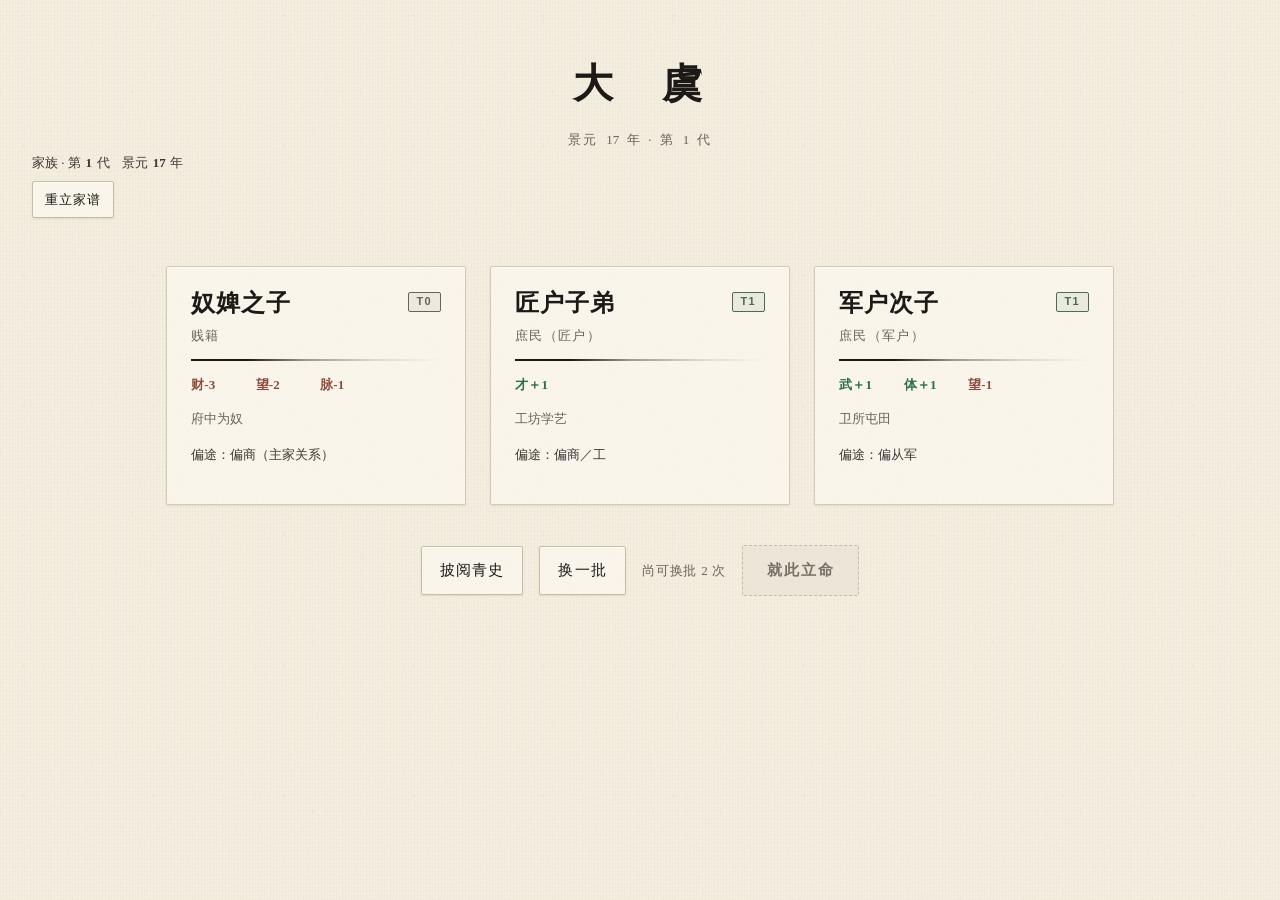
==== commit 9476469a: "Add files via upload" ====
--- a/index.html
+++ b/index.html
@@ -113,15 +113,15 @@
 
       <aside class="panel area-route" aria-label="路线与行事">
         <div class="rt-tabs" role="tablist" aria-label="决策面板">
-          <button class="rt-tab is-on" id="tab-route" type="button" role="tab" aria-selected="true" data-pane="route">路线</button>
-          <button class="rt-tab" id="tab-act" type="button" role="tab" aria-selected="false" data-pane="act">行事</button>
+          <button class="rt-tab" id="tab-route" type="button" role="tab" aria-selected="false" data-pane="route">路线</button>
+          <button class="rt-tab is-on" id="tab-act" type="button" role="tab" aria-selected="true" data-pane="act">行事</button>
         </div>
-        <div class="rt-pane" id="pane-route" role="tabpanel">
+        <div class="rt-pane" id="pane-route" role="tabpanel" hidden>
           <h2 class="hd3"><span class="ink-dot"></span>路线</h2>
           <div id="route-list"></div>
           <div class="meta" id="route-foot" style="margin-top:var(--sp-4)"></div>
         </div>
-        <div class="rt-pane" id="pane-act" role="tabpanel" hidden>
+        <div class="rt-pane" id="pane-act" role="tabpanel">
           <h2 class="hd3"><span class="ink-dot"></span>行事</h2>
           <div id="act-group"></div>
         </div>
--- a/styles.css
+++ b/styles.css
@@ -786,7 +786,8 @@
     max-height:calc(100vh - var(--bar-top) - var(--bar-bottom) - var(--sp-6)); overflow:auto; }
 }
 @media (max-width:767px){
-  .hud{ grid-template-columns:1fr; grid-template-areas:"attr" "event" "route"; }
+  /* v1.7.1:手机单列重排 行事(操作) → 事件 → 状态(属性),操作在上状态在下 */
+  .hud{ grid-template-columns:1fr; grid-template-areas:"route" "event" "attr"; }
   .origin-grid{ grid-template-columns:minmax(0,1fr); }
   .editorial{ width:calc(100% - 32px); padding-block:var(--sp-12) var(--sp-8); }
   .ending-frame{ padding:var(--sp-8) var(--sp-5); }
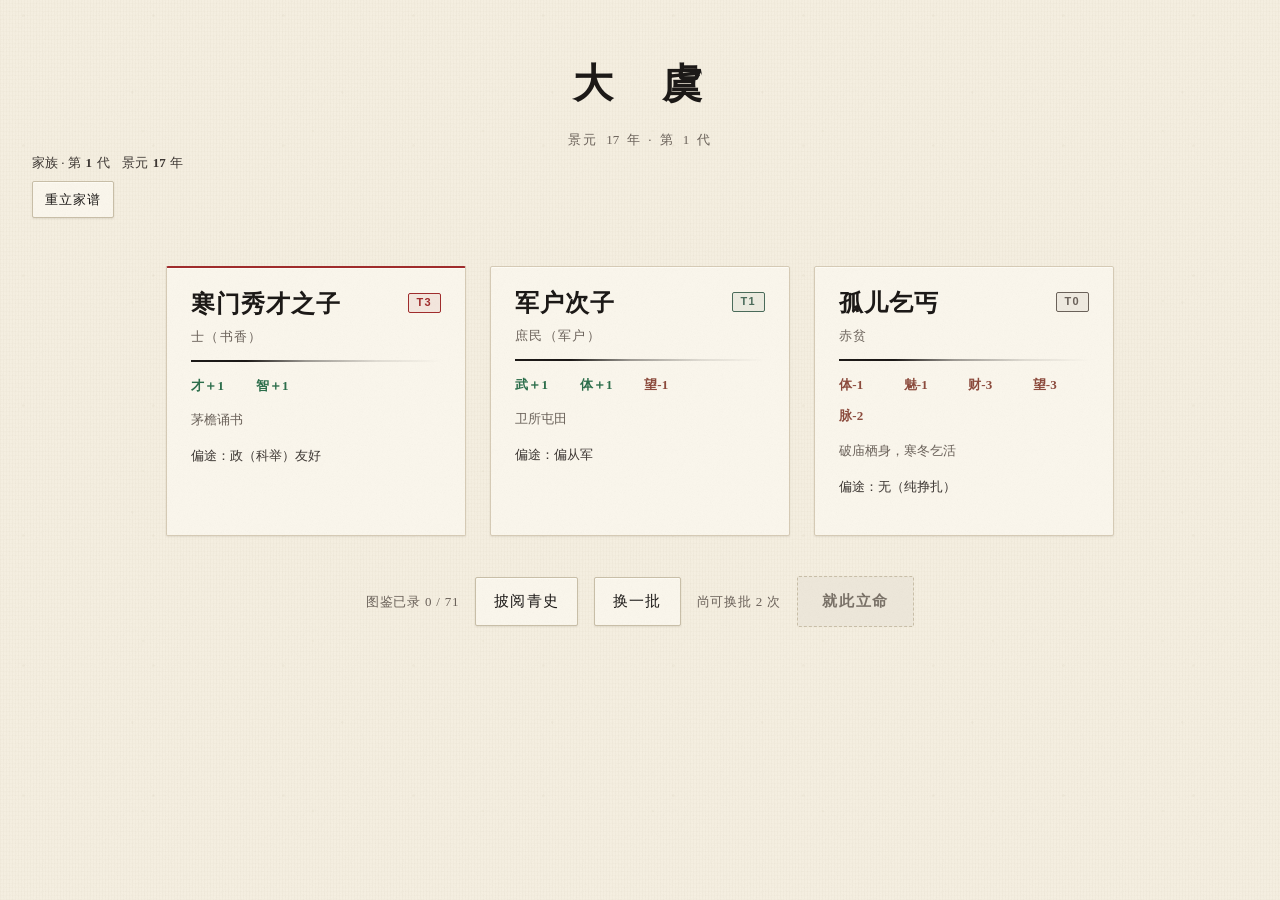
==== commit b27a152b: "Add files via upload" ====
--- a/index.html
+++ b/index.html
@@ -32,6 +32,7 @@
       </div>
       <div class="origin-grid" id="origin-grid" role="listbox" aria-label="出身卡"></div>
       <div class="origin-actions">
+        <span class="meta" id="dex-progress-origin"></span>
         <button class="btn" id="btn-qingshi-origin" type="button">披阅青史</button>
         <button class="btn" id="btn-reroll" type="button">换一批</button>
         <span class="meta" id="reroll-meta"></span>
@@ -124,6 +125,7 @@
         <div class="rt-pane" id="pane-act" role="tabpanel">
           <h2 class="hd3"><span class="ink-dot"></span>行事</h2>
           <div id="act-group"></div>
+          <div id="bag-list" class="bag-list" hidden></div>
         </div>
       </aside>
     </div>
@@ -133,6 +135,7 @@
         <div class="fate-slot" id="fate-slot"></div>
         <span class="actionbar__hint" id="act-hint"></span>
         <span class="actionbar__spacer"></span>
+        <button class="btn" id="btn-fast" type="button" title="连推五年，逢大事即停">快进五年</button>
         <button class="btn btn--primary" id="btn-next-year" type="button">推进一年</button>
       </div>
     </footer>
--- a/styles.css
+++ b/styles.css
@@ -859,3 +859,18 @@
 
 .sr-only{ position:absolute; width:1px; height:1px; padding:0; margin:-1px; overflow:hidden;
   clip:rect(0 0 0 0); white-space:nowrap; border:0; }
+
+/* ═══════════════ v1.7 增补 · 黑市商人 / 包袱 / 快进 / 图鉴常驻 ═══════════════ */
+.shop-grid{ display:grid; grid-template-columns:repeat(auto-fit,minmax(150px,1fr)); gap:var(--sp-3); margin:var(--sp-4) 0; }
+.shop-item{ border:1px solid var(--ink-line-soft); background:var(--paper); padding:var(--sp-3); border-radius:6px; }
+.shop-item--sold{ opacity:.55; }
+.shop-item__n{ font-family:var(--font-serif); font-size:var(--fs-h3); margin-bottom:4px; }
+.shop-item__d{ font-size:var(--fs-xs); color:var(--ink-500); min-height:2.6em; }
+.shop-item__row{ display:flex; justify-content:space-between; align-items:center; margin-top:var(--sp-2); }
+.shop-item__price{ color:var(--cinnabar); font-weight:600; }
+.shop-money{ margin-bottom:var(--sp-2); color:var(--ink-700); }
+.chip--bag{ cursor:pointer; border:1px dashed var(--ink-300); }
+.chip--bag:hover{ border-color:var(--cinnabar); color:var(--cinnabar); }
+.bag-list{ margin-top:var(--sp-1); }
+.legacy-dex{ display:flex; justify-content:space-between; align-items:center; gap:var(--sp-3); margin-top:var(--sp-4); padding-top:var(--sp-3); border-top:1px solid var(--ink-line-soft); }
+#btn-fast{ margin-right:var(--sp-2); }
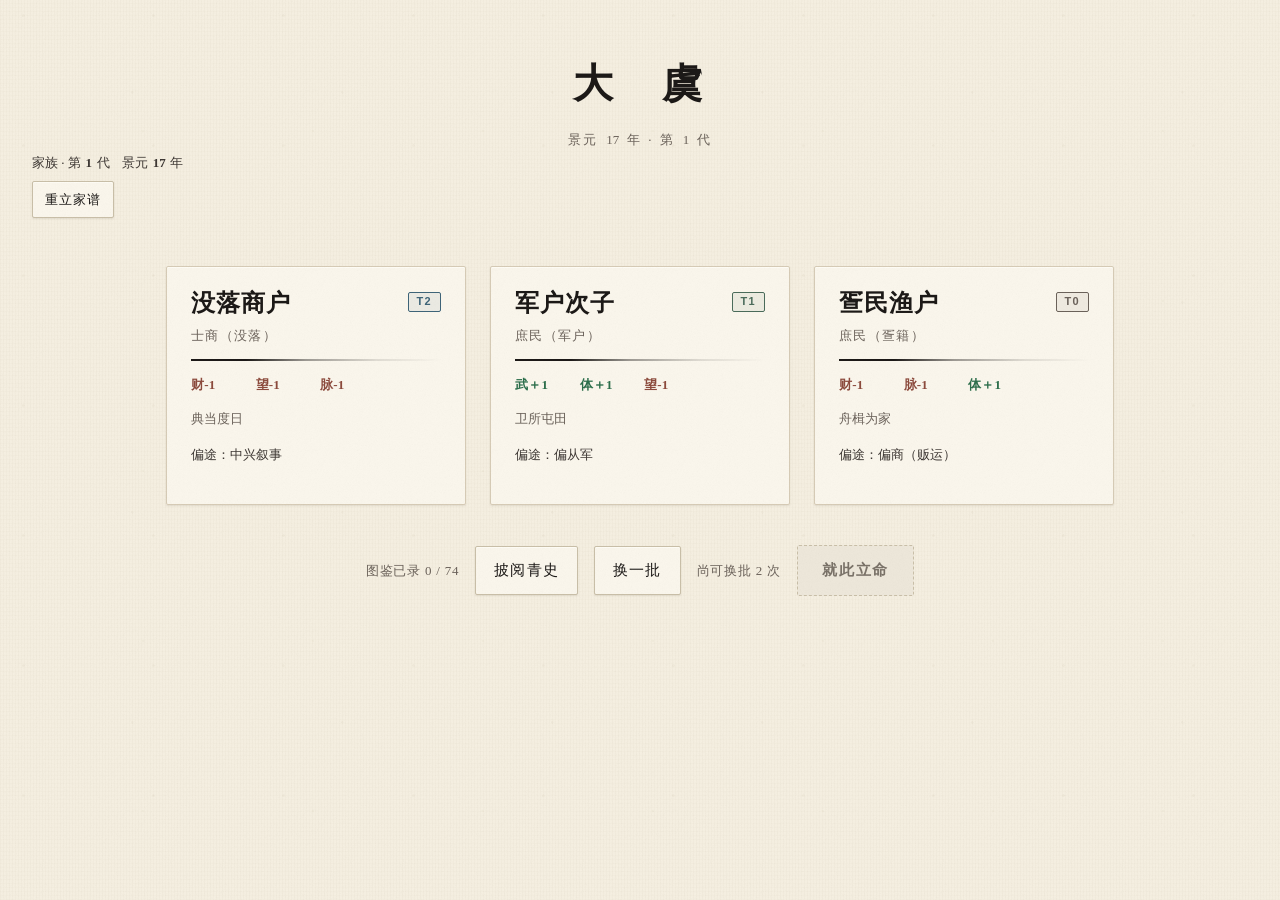
==== commit 27c3d9f9: "V1.75" ====
--- a/index.html
+++ b/index.html
@@ -126,6 +126,7 @@
           <h2 class="hd3"><span class="ink-dot"></span>行事</h2>
           <div id="act-group"></div>
           <div id="bag-list" class="bag-list" hidden></div>
+          <div id="bm-slot" class="bm-slot" hidden></div>
         </div>
       </aside>
     </div>
@@ -135,8 +136,7 @@
         <div class="fate-slot" id="fate-slot"></div>
         <span class="actionbar__hint" id="act-hint"></span>
         <span class="actionbar__spacer"></span>
-        <button class="btn" id="btn-fast" type="button" title="连推五年，逢大事即停">快进五年</button>
-        <button class="btn btn--primary" id="btn-next-year" type="button">推进一年</button>
+        <button class="btn btn--primary" id="btn-next-year" type="button">度过此 5 年</button>
       </div>
     </footer>
   </div>
--- a/styles.css
+++ b/styles.css
@@ -576,6 +576,17 @@
 .modal__foot{ display:flex; justify-content:flex-end; gap:var(--sp-3); margin-top:var(--sp-5); }
 .modal__notice{ font-size:var(--fs-sm); color:var(--st-danger); margin-top:var(--sp-3); }
 
+/* v1.8 增补 · 窗口综合弹窗（根治「行动按钮只有第一下能点」bug：单弹窗多决策区，无递归链） */
+.modal--batch .modal__title{ font-size:var(--fs-h3, 1.25rem); }
+.batch-list{ max-height:54vh; overflow:auto; margin:var(--sp-4) calc(-1 * var(--sp-4)) 0; padding:0 var(--sp-4); }
+.batch-block{ border-top:1px solid var(--ink-line-soft); padding:var(--sp-5) 0; }
+.batch-block:first-child{ border-top:none; padding-top:var(--sp-3); }
+.batch-block--main{ background:linear-gradient(rgba(166,121,31,.07), rgba(0,0,0,0)); border-radius:var(--radius); }
+.batch-block__hd{ display:flex; align-items:center; gap:var(--sp-3); margin-bottom:var(--sp-2); }
+.batch-block__hd h3{ font-family:var(--font-kai); font-size:var(--fs-h3, 1.1rem); font-weight:700; margin:0; }
+.batch-block__lead{ font-size:var(--fs-sm); line-height:1.6; color:var(--ink-700); text-indent:2em; margin:0 0 var(--sp-3); }
+.opt--chosen{ outline:2px solid var(--gold); outline-offset:-2px; background:var(--gold-wash, var(--paper)); }
+
 .modal--confirm{ width:440px; padding:26px 28px; border-top:3px solid var(--st-danger-solid);
   box-shadow:var(--el-overlay), var(--el-double); }
 .confirm__hd{ display:flex; gap:var(--sp-3); align-items:flex-start; }
@@ -809,7 +820,7 @@
   border-radius:var(--radius); box-shadow:var(--el-float), var(--el-double); animation:ink-spread var(--dur-3) var(--ease-ink) both; }
 .qs-modal__hd{ display:flex; align-items:center; justify-content:space-between; padding:var(--sp-4) var(--sp-6); border-bottom:1px solid var(--ink-line); }
 .qs-modal__body{ overflow:auto; padding:var(--sp-5) var(--sp-6) var(--sp-6); }
-.qs-scrolls{ display:grid; grid-template-columns:1fr 1fr; gap:var(--sp-6); }
+.qs-scrolls{ display:grid; grid-template-columns:minmax(280px,0.35fr) 1fr; gap:var(--sp-6); align-items:start; }  /* v1.8 修复：列传 35% / 殁录 65% */
 .qs-vol__hd{ display:flex; align-items:baseline; gap:var(--sp-3); margin-bottom:var(--sp-3); }
 .qs-vol__hd .meta{ font-weight:400; letter-spacing:0; color:var(--ink-500); }
 @media (max-width:680px){ .qs-scrolls{ grid-template-columns:1fr; } }
@@ -872,5 +883,10 @@
 .chip--bag{ cursor:pointer; border:1px dashed var(--ink-300); }
 .chip--bag:hover{ border-color:var(--cinnabar); color:var(--cinnabar); }
 .bag-list{ margin-top:var(--sp-1); }
+/* v1.8 · 行事页「黑市 ×1」按钮（窗口判定命中置位出现） */
+.bm-slot{ margin-top:var(--sp-3); }
+.btn--bm{ width:100%; border:1px dashed var(--cinnabar); color:var(--cinnabar);
+  font-weight:700; letter-spacing:.2em; }
+.btn--bm:hover{ background:var(--cinnabar); color:var(--paper); }
 .legacy-dex{ display:flex; justify-content:space-between; align-items:center; gap:var(--sp-3); margin-top:var(--sp-4); padding-top:var(--sp-3); border-top:1px solid var(--ink-line-soft); }
-#btn-fast{ margin-right:var(--sp-2); }
+
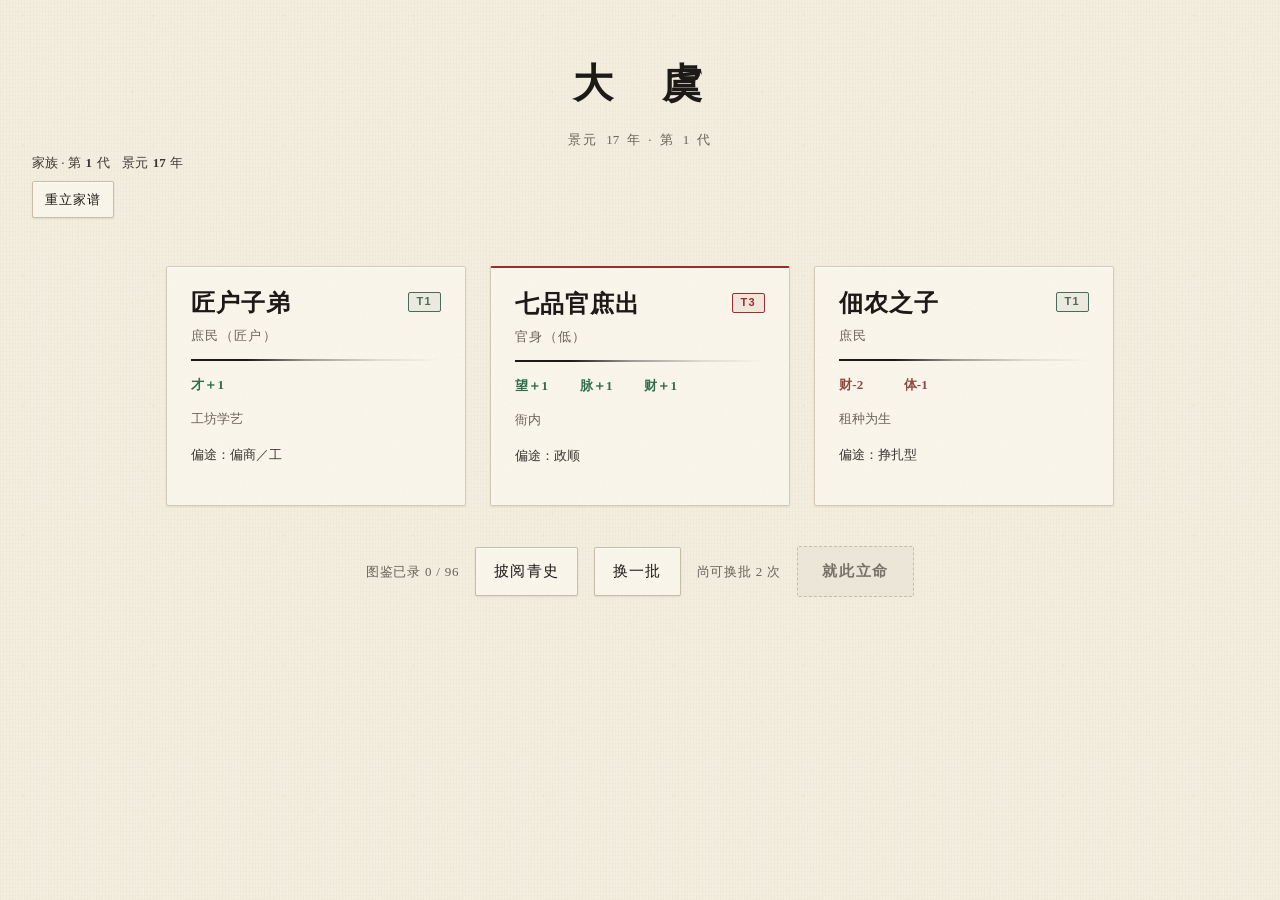
==== commit bc22970e: "1.8.0" ====
--- a/index.html
+++ b/index.html
@@ -127,6 +127,7 @@
           <div id="act-group"></div>
           <div id="bag-list" class="bag-list" hidden></div>
           <div id="bm-slot" class="bm-slot" hidden></div>
+          <div id="play-slot" class="bm-slot" hidden></div>
         </div>
       </aside>
     </div>
--- a/styles.css
+++ b/styles.css
@@ -888,5 +888,24 @@
 .btn--bm{ width:100%; border:1px dashed var(--cinnabar); color:var(--cinnabar);
   font-weight:700; letter-spacing:.2em; }
 .btn--bm:hover{ background:var(--cinnabar); color:var(--paper); }
+/* v1.8 PRD · 通用玩法界面（openPlayScreen） */
+.play-status{ margin:var(--sp-3) 0; padding:var(--sp-2) var(--sp-3); background:var(--paper-2,#efe7d6); border:1px solid var(--ink-line-soft); border-radius:6px; }
+.play-sections{ display:flex; flex-direction:column; gap:var(--sp-4); margin:var(--sp-4) 0; max-height:62vh; overflow:auto; }
+.play-sec{ border-top:1px solid var(--ink-line-soft); padding-top:var(--sp-3); }
+.play-sec__hd{ font-family:var(--font-serif); font-size:var(--fs-h3); color:var(--ink-900); margin-bottom:var(--sp-2); }
+.play-empty{ color:var(--ink-500); font-style:italic; }
+.play-note{ font-size:var(--fs-xs); color:var(--ink-500); margin-bottom:var(--sp-2); }
+.danger-note{ border-left:3px solid var(--st-danger); padding-left:var(--sp-2); color:var(--ink-700); }
+.qty-row{ display:flex; align-items:center; gap:var(--sp-2); flex-wrap:wrap; margin:var(--sp-2) 0; }
+.qty-label{ font-weight:700; color:var(--ink-700); min-width:2.5em; }
+.qty-input{ width:7em; padding:4px 6px; border:1px solid var(--ink-line-soft); border-radius:4px; font-family:var(--font-ui); text-align:right; background:var(--paper); }
+.qty-preview{ font-size:var(--fs-sm); color:var(--ink-700); margin:var(--sp-2) 0; min-height:1.4em; }
+.qty-warn{ color:var(--st-danger); font-weight:700; }
+.inv-row{ display:flex; align-items:center; gap:var(--sp-3); padding:var(--sp-2) 0; border-bottom:1px dashed var(--ink-line-soft); }
+.inv-name{ font-weight:700; min-width:4em; }
+.inv-num{ flex:1; font-size:var(--fs-xs); color:var(--ink-500); }
+.inv-val{ color:var(--cinnabar); font-weight:600; }
+.chips{ display:flex; flex-wrap:wrap; gap:var(--sp-2); }
+.chip--on{ border-color:var(--cinnabar); color:var(--cinnabar); background:var(--paper); }
 .legacy-dex{ display:flex; justify-content:space-between; align-items:center; gap:var(--sp-3); margin-top:var(--sp-4); padding-top:var(--sp-3); border-top:1px solid var(--ink-line-soft); }
 
